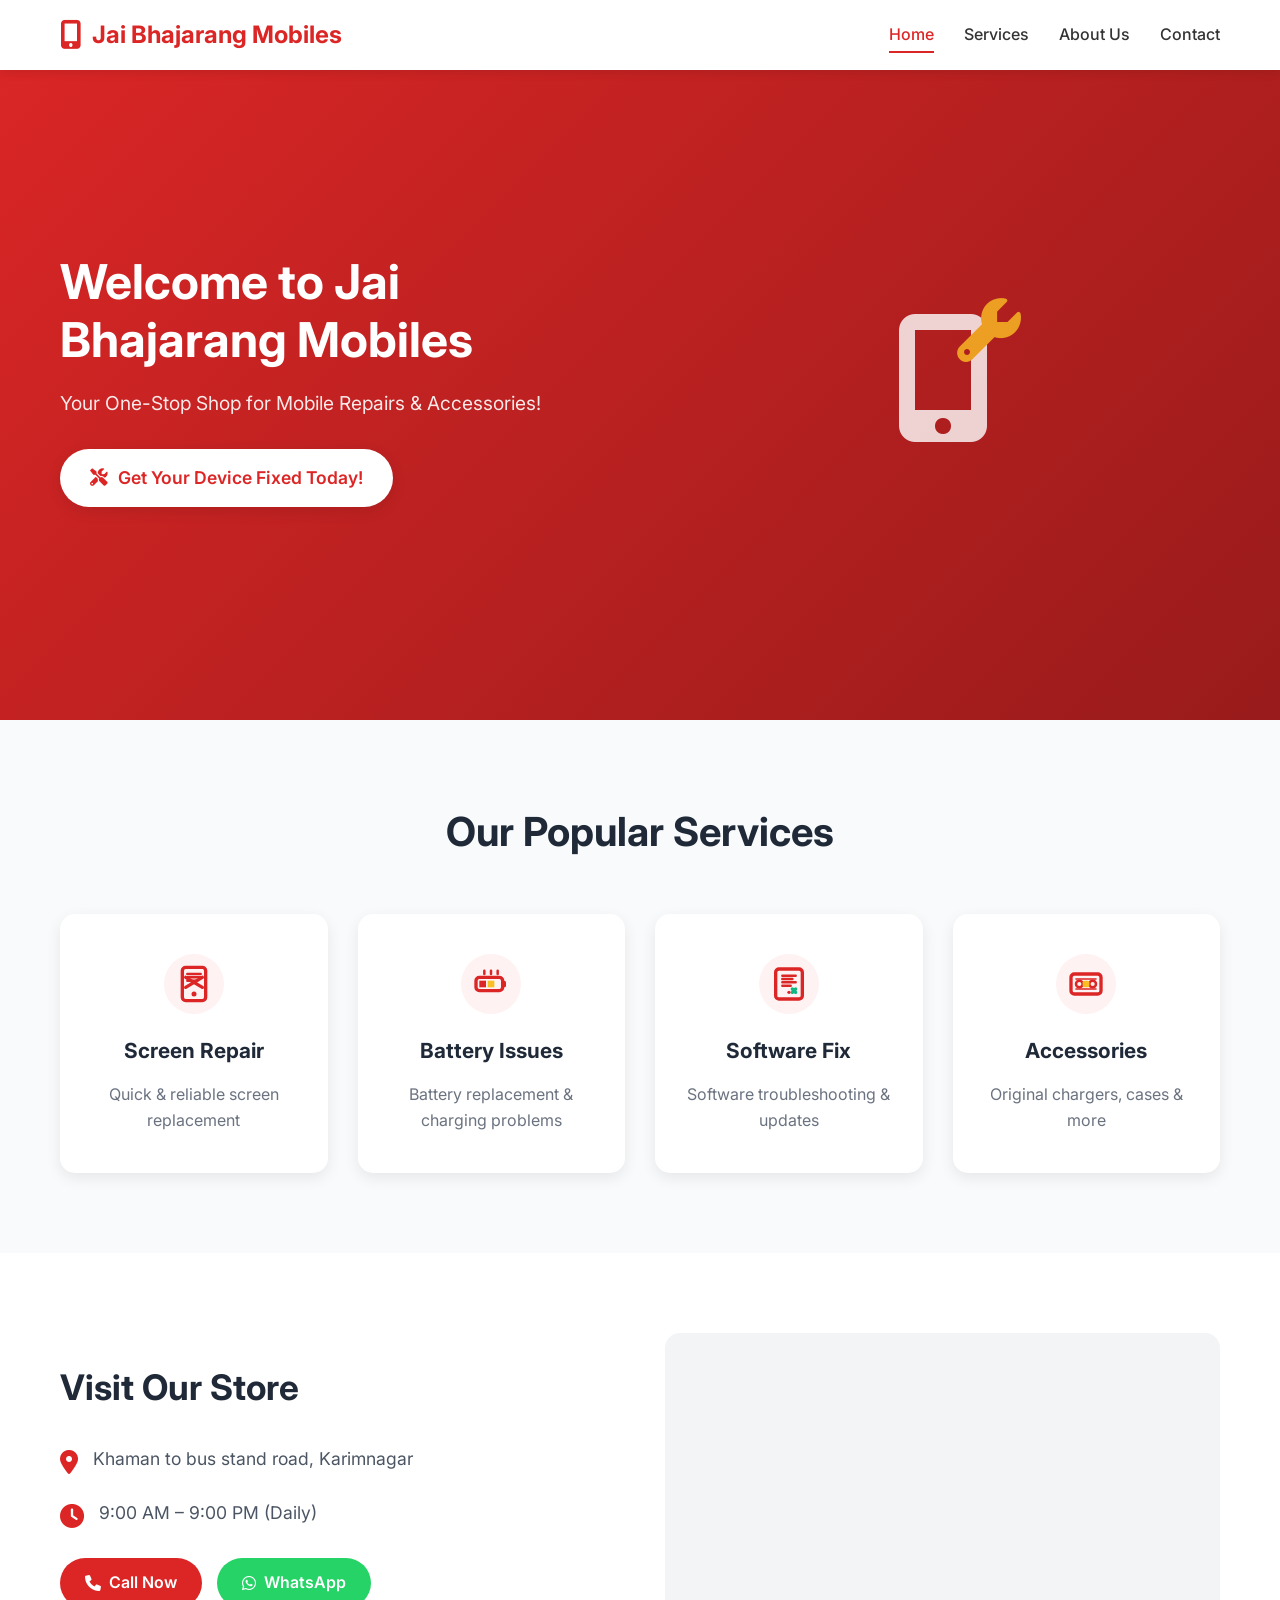
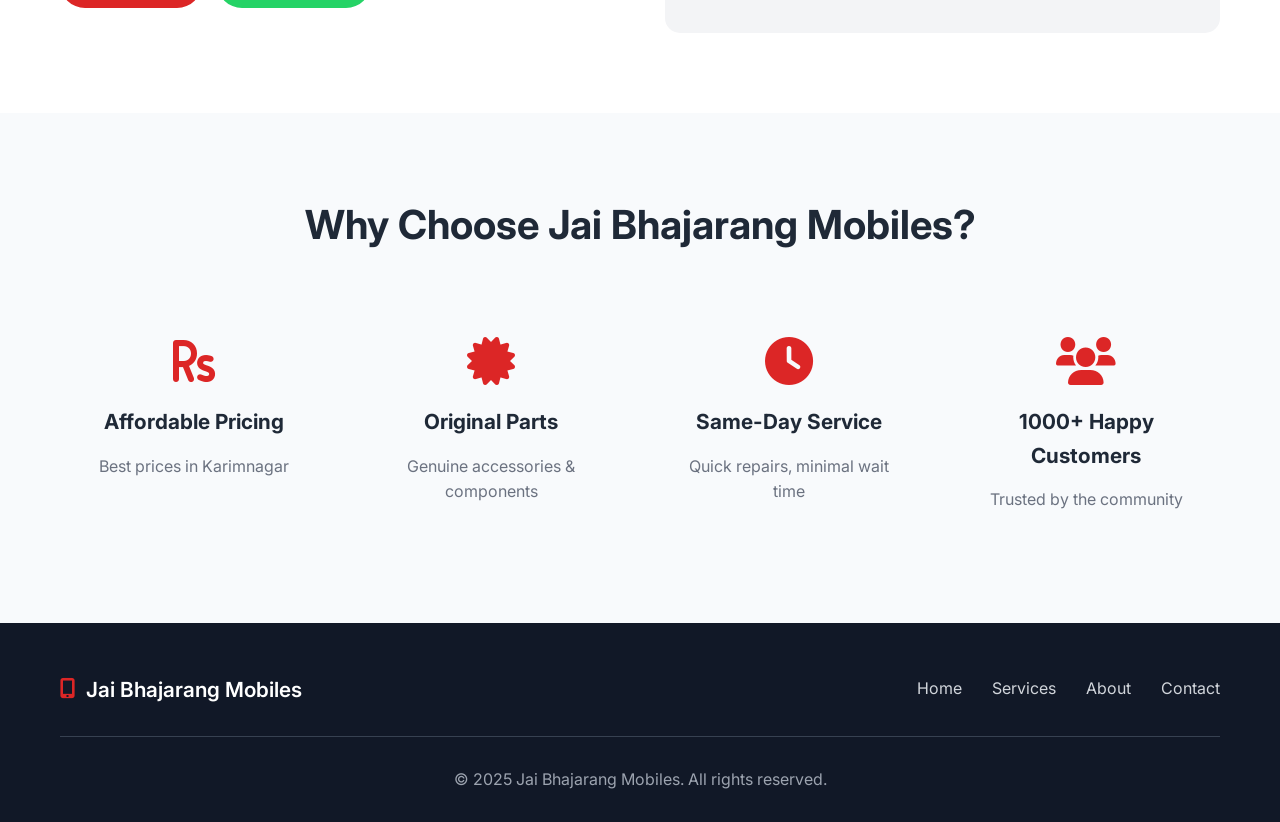
==== index.html @ 72a24a73 "updated" ====
<!DOCTYPE html>
<html lang="en">
<head>
    <meta charset="UTF-8">
    <meta name="viewport" content="width=device-width, initial-scale=1.0">
    <title>Jai Bhajarang Mobiles - Mobile Repair & Accessories</title>
    <link rel="stylesheet" href="styles.css">
    <link href="https://cdnjs.cloudflare.com/ajax/libs/font-awesome/6.0.0/css/all.min.css" rel="stylesheet">
    <link href="https://fonts.googleapis.com/css2?family=Inter:wght@300;400;500;600;700&display=swap" rel="stylesheet">
</head>
<body>
    <!-- Navigation -->
    <nav class="navbar">
        <div class="nav-container">
            <div class="nav-logo">
                <i class="fas fa-mobile-alt"></i>
                <span>Jai Bhajarang Mobiles</span>
            </div>
            <div class="nav-menu" id="nav-menu">
                <a href="index.html" class="nav-link active">Home</a>
                <a href="services.html" class="nav-link">Services</a>
                <a href="about.html" class="nav-link">About Us</a>
                <a href="contact.html" class="nav-link">Contact</a>
            </div>
            <div class="nav-toggle" id="nav-toggle">
                <span class="bar"></span>
                <span class="bar"></span>
                <span class="bar"></span>
            </div>
        </div>
    </nav>

    <!-- Hero Section -->
    <section class="hero">
        <div class="hero-container">
            <div class="hero-content">
                <h1 class="hero-title">Welcome to Jai Bhajarang Mobiles</h1>
                <p class="hero-subtitle">Your One-Stop Shop for Mobile Repairs & Accessories!</p>
                <a href="contact.html" class="cta-button">
                    <i class="fas fa-tools"></i>
                    Get Your Device Fixed Today!
                </a>
            </div>
            <div class="hero-image">
                <div class="phone-repair-visual">
                    <i class="fas fa-mobile-alt"></i>
                    <i class="fas fa-wrench"></i>
                </div>
            </div>
        </div>
    </section>

    <!-- Quick Services -->
    <section class="quick-services">
        <div class="container">
            <h2>Our Popular Services</h2>
            <div class="services-grid">
                <div class="service-card">
                    <div class="service-icon-home">
                        <svg width="40" height="40" viewBox="0 0 24 24" fill="none" xmlns="http://www.w3.org/2000/svg">
                            <rect x="5" y="2" width="14" height="20" rx="2" stroke="#dc2626" stroke-width="2" fill="#fef2f2"/>
                            <path d="M8 6h8M8 8h8M8 10h6" stroke="#dc2626" stroke-width="1.5" stroke-linecap="round"/>
                            <circle cx="12" cy="18" r="1.5" fill="#dc2626"/>
                            <path d="M7 14l10-6M17 14l-10-6" stroke="#dc2626" stroke-width="2" stroke-linecap="round"/>
                        </svg>
                    </div>
                    <h3>Screen Repair</h3>
                    <p>Quick & reliable screen replacement</p>
                </div>
                <div class="service-card">
                    <div class="service-icon-home">
                        <svg width="40" height="40" viewBox="0 0 24 24" fill="none" xmlns="http://www.w3.org/2000/svg">
                            <rect x="3" y="8" width="16" height="8" rx="2" stroke="#dc2626" stroke-width="2" fill="#fef2f2"/>
                            <rect x="19" y="10" width="2" height="4" rx="1" fill="#dc2626"/>
                            <rect x="5" y="10" width="4" height="4" fill="#dc2626"/>
                            <rect x="10" y="10" width="4" height="4" fill="#fbbf24"/>
                            <path d="M12 4v2M8 4v2M16 4v2" stroke="#dc2626" stroke-width="1.5" stroke-linecap="round"/>
                        </svg>
                    </div>
                    <h3>Battery Issues</h3>
                    <p>Battery replacement & charging problems</p>
                </div>
                <div class="service-card">
                    <div class="service-icon-home">
                        <svg width="40" height="40" viewBox="0 0 24 24" fill="none" xmlns="http://www.w3.org/2000/svg">
                            <rect x="4" y="3" width="16" height="18" rx="2" stroke="#dc2626" stroke-width="2" fill="#fef2f2"/>
                            <path d="M8 7h8M8 9h6M8 11h8M8 13h5" stroke="#dc2626" stroke-width="1.5" stroke-linecap="round"/>
                            <circle cx="12" cy="17" r="1" fill="#dc2626"/>
                            <path d="M14 15l2 2M16 15l-2 2" stroke="#10b981" stroke-width="2" stroke-linecap="round"/>
                        </svg>
                    </div>
                    <h3>Software Fix</h3>
                    <p>Software troubleshooting & updates</p>
                </div>
                <div class="service-card">
                    <div class="service-icon-home">
                        <svg width="40" height="40" viewBox="0 0 24 24" fill="none" xmlns="http://www.w3.org/2000/svg">
                            <rect x="3" y="6" width="18" height="12" rx="2" stroke="#dc2626" stroke-width="2" fill="#fef2f2"/>
                            <circle cx="8" cy="12" r="2" stroke="#dc2626" stroke-width="1.5" fill="none"/>
                            <circle cx="16" cy="12" r="2" stroke="#dc2626" stroke-width="1.5" fill="none"/>
                            <path d="M6 9h12M6 15h12" stroke="#dc2626" stroke-width="1" stroke-linecap="round"/>
                            <rect x="10" y="10" width="4" height="4" rx="1" fill="#fbbf24"/>
                        </svg>
                    </div>
                    <h3>Accessories</h3>
                    <p>Original chargers, cases & more</p>
                </div>
            </div>
        </div>
    </section>

    <!-- Location & Contact -->
    <section class="location-contact">
        <div class="container">
            <div class="location-grid">
                <div class="location-info">
                    <h2>Visit Our Store</h2>
                    <div class="address">
                        <i class="fas fa-map-marker-alt"></i>
                        <p>Khaman to bus stand road, Karimnagar</p>
                    </div>
                    <div class="hours">
                        <i class="fas fa-clock"></i>
                        <p>9:00 AM – 9:00 PM (Daily)</p>
                    </div>
                    <div class="quick-contact">
                        <a href="tel:+919515397690" class="contact-btn call-btn">
                            <i class="fas fa-phone"></i>
                            Call Now
                        </a>
                        <a href="https://wa.me/919515397690" class="contact-btn whatsapp-btn" target="_blank">
                            <i class="fab fa-whatsapp"></i>
                            WhatsApp
                        </a>
                    </div>
                </div>
                <div class="map-container">
                    <iframe src="https://www.google.com/maps/embed?pb=!1m18!1m12!1m3!1d7570.199341362749!2d79.12309718703939!3d18.433783158951105!2m3!1f0!2f0!3f0!3m2!1i1024!2i768!4f13.1!3m3!1m2!1s0x3bccd91aa5398eb9%3A0xde16e64f2d90bef1!2sBHAJARANG%20mobile%20sales%20and%20service!5e0!3m2!1sen!2sin!4v1754071674655!5m2!1sen!2sin" width="100%" height="300" style="border:0; border-radius: 15px;" allowfullscreen="" loading="lazy" referrerpolicy="no-referrer-when-downgrade"></iframe>
                </div>
            </div>
        </div>
    </section>

    <!-- Why Choose Us -->
    <section class="why-choose">
        <div class="container">
            <h2>Why Choose Jai Bhajarang Mobiles?</h2>
            <div class="features-grid">
                <div class="feature">
                    <i class="fas fa-rupee-sign"></i>
                    <h3>Affordable Pricing</h3>
                    <p>Best prices in Karimnagar</p>
                </div>
                <div class="feature">
                    <i class="fas fa-certificate"></i>
                    <h3>Original Parts</h3>
                    <p>Genuine accessories & components</p>
                </div>
                <div class="feature">
                    <i class="fas fa-clock"></i>
                    <h3>Same-Day Service</h3>
                    <p>Quick repairs, minimal wait time</p>
                </div>
                <div class="feature">
                    <i class="fas fa-users"></i>
                    <h3>1000+ Happy Customers</h3>
                    <p>Trusted by the community</p>
                </div>
            </div>
        </div>
    </section>

    <!-- Footer -->
    <footer class="footer">
        <div class="container">
            <div class="footer-content">
                <div class="footer-logo">
                    <i class="fas fa-mobile-alt"></i>
                    <span>Jai Bhajarang Mobiles</span>
                </div>
                <div class="footer-links">
                    <a href="index.html">Home</a>
                    <a href="services.html">Services</a>
                    <a href="about.html">About</a>
                    <a href="contact.html">Contact</a>
                </div>
            </div>
            <div class="footer-bottom">
                <p>&copy; 2025 Jai Bhajarang Mobiles. All rights reserved.</p>
            </div>
        </div>
    </footer>

    <script src="script.js"></script>
</body>
</html>
---- styles.css ----
/* Reset and Base Styles */
* {
    margin: 0;
    padding: 0;
    box-sizing: border-box;
}

body {
    font-family: 'Inter', sans-serif;
    line-height: 1.6;
    color: #333;
    background-color: #fff;
}

.container {
    max-width: 1200px;
    margin: 0 auto;
    padding: 0 20px;
}

/* Navigation */
.navbar {
    background: #fff;
    box-shadow: 0 2px 10px rgba(0,0,0,0.1);
    position: fixed;
    top: 0;
    width: 100%;
    z-index: 1000;
}

.nav-container {
    max-width: 1200px;
    margin: 0 auto;
    padding: 0 20px;
    display: flex;
    justify-content: space-between;
    align-items: center;
    height: 70px;
}

.nav-logo {
    display: flex;
    align-items: center;
    font-size: 1.5rem;
    font-weight: 700;
    color: #dc2626;
}

.nav-logo i {
    margin-right: 10px;
    font-size: 1.8rem;
}

.nav-menu {
    display: flex;
    gap: 30px;
}

.nav-link {
    text-decoration: none;
    color: #333;
    font-weight: 500;
    transition: color 0.3s ease;
    position: relative;
}

.nav-link:hover,
.nav-link.active {
    color: #dc2626;
}

.nav-link.active::after {
    content: '';
    position: absolute;
    bottom: -5px;
    left: 0;
    width: 100%;
    height: 2px;
    background: #dc2626;
}

.nav-toggle {
    display: none;
    flex-direction: column;
    cursor: pointer;
}

.bar {
    width: 25px;
    height: 3px;
    background: #333;
    margin: 3px 0;
    transition: 0.3s;
}

/* Hero Section */
.hero {
    background: linear-gradient(135deg, #dc2626 0%, #991b1b 100%);
    color: white;
    padding: 120px 0 80px;
    min-height: 80vh;
    display: flex;
    align-items: center;
}

.hero-container {
    max-width: 1200px;
    margin: 0 auto;
    padding: 0 20px;
    display: grid;
    grid-template-columns: 1fr 1fr;
    gap: 50px;
    align-items: center;
}

.hero-title {
    font-size: 3rem;
    font-weight: 700;
    margin-bottom: 20px;
    line-height: 1.2;
}

.hero-subtitle {
    font-size: 1.2rem;
    margin-bottom: 30px;
    opacity: 0.9;
}

.cta-button {
    display: inline-flex;
    align-items: center;
    background: #fff;
    color: #dc2626;
    padding: 15px 30px;
    border-radius: 50px;
    text-decoration: none;
    font-weight: 600;
    font-size: 1.1rem;
    transition: all 0.3s ease;
    box-shadow: 0 4px 15px rgba(0,0,0,0.1);
}

.cta-button:hover {
    transform: translateY(-2px);
    box-shadow: 0 6px 20px rgba(0,0,0,0.15);
}

.cta-button i {
    margin-right: 10px;
}

.cta-button.secondary {
    background: transparent;
    color: #fff;
    border: 2px solid #fff;
}

.cta-button.secondary:hover {
    background: #fff;
    color: #dc2626;
}

.hero-image {
    display: flex;
    justify-content: center;
    align-items: center;
}

.phone-repair-visual {
    position: relative;
    font-size: 8rem;
    opacity: 0.8;
}

.phone-repair-visual .fa-mobile-alt {
    color: #fff;
}

.phone-repair-visual .fa-wrench {
    position: absolute;
    top: 20px;
    right: -30px;
    font-size: 4rem;
    color: #fbbf24;
    animation: bounce 2s infinite;
}

@keyframes bounce {
    0%, 20%, 50%, 80%, 100% { transform: translateY(0); }
    40% { transform: translateY(-10px); }
    60% { transform: translateY(-5px); }
}

/* Page Header */
.page-header {
    background: linear-gradient(135deg, #dc2626 0%, #991b1b 100%);
    color: white;
    padding: 120px 0 60px;
    text-align: center;
}

.page-header h1 {
    font-size: 2.5rem;
    margin-bottom: 15px;
}

.page-header p {
    font-size: 1.1rem;
    opacity: 0.9;
}

/* Quick Services */
.quick-services {
    padding: 80px 0;
    background: #f8fafc;
}

.quick-services h2 {
    text-align: center;
    font-size: 2.5rem;
    margin-bottom: 50px;
    color: #1f2937;
}

.services-grid {
    display: grid;
    grid-template-columns: repeat(auto-fit, minmax(250px, 1fr));
    gap: 30px;
}

.service-card {
    background: white;
    padding: 40px 30px;
    border-radius: 15px;
    text-align: center;
    box-shadow: 0 5px 15px rgba(0,0,0,0.08);
    transition: all 0.3s ease;
}

.service-card:hover {
    transform: translateY(-5px);
    box-shadow: 0 10px 25px rgba(0,0,0,0.15);
}

.service-card i {
    font-size: 3rem;
    color: #dc2626;
    margin-bottom: 20px;
}

.service-icon-home {
    display: flex;
    justify-content: center;
    align-items: center;
    margin-bottom: 20px;
    width: 60px;
    height: 60px;
    margin: 0 auto 20px auto;
    background: #fef2f2;
    border-radius: 50%;
    padding: 10px;
}

.service-card h3 {
    font-size: 1.3rem;
    margin-bottom: 15px;
    color: #1f2937;
}

.service-card p {
    color: #6b7280;
}

/* Location & Contact */
.location-contact {
    padding: 80px 0;
}

.location-grid {
    display: grid;
    grid-template-columns: 1fr 1fr;
    gap: 50px;
    align-items: center;
}

.location-info h2 {
    font-size: 2.2rem;
    margin-bottom: 30px;
    color: #1f2937;
}

.address, .hours {
    display: flex;
    align-items: flex-start;
    margin-bottom: 25px;
}

.address i, .hours i {
    font-size: 1.5rem;
    color: #dc2626;
    margin-right: 15px;
    margin-top: 5px;
}

.address p, .hours p {
    font-size: 1.1rem;
    color: #4b5563;
}

.quick-contact {
    display: flex;
    gap: 15px;
    margin-top: 30px;
}

.contact-btn {
    display: flex;
    align-items: center;
    padding: 12px 25px;
    border-radius: 25px;
    text-decoration: none;
    font-weight: 600;
    transition: all 0.3s ease;
}

.call-btn {
    background: #dc2626;
    color: white;
}

.call-btn:hover {
    background: #991b1b;
}

.whatsapp-btn {
    background: #25d366;
    color: white;
}

.whatsapp-btn:hover {
    background: #128c7e;
}

.contact-btn i {
    margin-right: 8px;
}

.map-container {
    background: #f3f4f6;
    border-radius: 15px;
    overflow: hidden;
    height: 300px;
}

.map-placeholder {
    display: flex;
    flex-direction: column;
    justify-content: center;
    align-items: center;
    height: 100%;
    color: #6b7280;
    text-align: center;
}

.map-placeholder i {
    font-size: 3rem;
    margin-bottom: 15px;
    color: #dc2626;
}

/* Why Choose Us */
.why-choose {
    padding: 80px 0;
    background: #f8fafc;
}

.why-choose h2 {
    text-align: center;
    font-size: 2.5rem;
    margin-bottom: 50px;
    color: #1f2937;
}

.features-grid {
    display: grid;
    grid-template-columns: repeat(auto-fit, minmax(250px, 1fr));
    gap: 30px;
}

.feature {
    text-align: center;
    padding: 30px 20px;
}

.feature i {
    font-size: 3rem;
    color: #dc2626;
    margin-bottom: 20px;
}

.feature h3 {
    font-size: 1.3rem;
    margin-bottom: 15px;
    color: #1f2937;
}

.feature p {
    color: #6b7280;
}

/* Services Detailed */
.services-detailed {
    padding: 80px 0;
}

.services-list {
    display: flex;
    flex-direction: column;
    gap: 40px;
}

.service-item {
    display: grid;
    grid-template-columns: auto 1fr;
    gap: 30px;
    background: white;
    padding: 40px;
    border-radius: 15px;
    box-shadow: 0 5px 15px rgba(0,0,0,0.08);
    transition: all 0.3s ease;
}

.service-item:hover {
    box-shadow: 0 10px 25px rgba(0,0,0,0.15);
}

.service-icon {
    display: flex;
    align-items: center;
    justify-content: center;
    width: 80px;
    height: 80px;
    background: #fef2f2;
    border-radius: 50%;
    flex-shrink: 0;
}

.service-icon i {
    font-size: 2.5rem;
    color: #dc2626;
}

.service-content h3 {
    font-size: 1.5rem;
    margin-bottom: 15px;
    color: #1f2937;
}

.service-content p {
    color: #6b7280;
    margin-bottom: 20px;
    line-height: 1.6;
}

.service-features {
    list-style: none;
    display: grid;
    grid-template-columns: repeat(auto-fit, minmax(200px, 1fr));
    gap: 10px;
}

.service-features li {
    display: flex;
    align-items: center;
    color: #4b5563;
}

.service-features li i {
    color: #10b981;
    margin-right: 8px;
}

/* About Content */
.about-content {
    padding: 80px 0;
}

.about-grid {
    display: grid;
    grid-template-columns: 2fr 1fr;
    gap: 50px;
    align-items: start;
}

.about-text h2 {
    font-size: 2.2rem;
    margin-bottom: 25px;
    color: #1f2937;
}

.about-text p {
    margin-bottom: 20px;
    color: #4b5563;
    line-height: 1.7;
}

.experience-stats {
    display: flex;
    gap: 30px;
    margin-top: 40px;
}

.stat {
    text-align: center;
}

.stat h3 {
    font-size: 2.5rem;
    color: #dc2626;
    font-weight: 700;
}

.stat p {
    color: #6b7280;
    font-weight: 500;
}

.about-image {
    display: flex;
    justify-content: center;
}

.shop-placeholder {
    background: #f3f4f6;
    border-radius: 15px;
    padding: 60px 40px;
    text-align: center;
    width: 100%;
    color: #6b7280;
}

.shop-placeholder i {
    font-size: 4rem;
    color: #dc2626;
    margin-bottom: 20px;
}

.shop-placeholder p {
    font-size: 1.2rem;
    font-weight: 600;
    margin-bottom: 10px;
}

/* Why Choose Detailed */
.why-choose-detailed {
    padding: 80px 0;
    background: #f8fafc;
}

.why-choose-detailed h2 {
    text-align: center;
    font-size: 2.5rem;
    margin-bottom: 50px;
    color: #1f2937;
}

.reasons-grid {
    display: grid;
    grid-template-columns: repeat(auto-fit, minmax(350px, 1fr));
    gap: 30px;
}

.reason-card {
    background: white;
    padding: 30px;
    border-radius: 15px;
    box-shadow: 0 5px 15px rgba(0,0,0,0.08);
    display: flex;
    gap: 20px;
}

.reason-icon {
    display: flex;
    align-items: center;
    justify-content: center;
    width: 60px;
    height: 60px;
    background: #fef2f2;
    border-radius: 50%;
    flex-shrink: 0;
}

.reason-icon i {
    font-size: 1.8rem;
    color: #dc2626;
}

.reason-content h3 {
    font-size: 1.3rem;
    margin-bottom: 10px;
    color: #1f2937;
}

.reason-content p {
    color: #6b7280;
    line-height: 1.6;
}

/* Mission Section */
.mission-section {
    padding: 80px 0;
}

.mission-content {
    text-align: center;
    max-width: 800px;
    margin: 0 auto;
}

.mission-content h2 {
    font-size: 2.5rem;
    margin-bottom: 25px;
    color: #1f2937;
}

.mission-content p {
    font-size: 1.2rem;
    color: #4b5563;
    line-height: 1.7;
    margin-bottom: 50px;
}

.values {
    display: grid;
    grid-template-columns: repeat(auto-fit, minmax(200px, 1fr));
    gap: 30px;
}

.value {
    text-align: center;
}

.value i {
    font-size: 2.5rem;
    color: #dc2626;
    margin-bottom: 15px;
}

.value h4 {
    font-size: 1.2rem;
    margin-bottom: 10px;
    color: #1f2937;
}

.value p {
    color: #6b7280;
}

/* Contact Section */
.contact-section {
    padding: 80px 0;
}

.contact-grid {
    display: grid;
    grid-template-columns: 1fr 1fr;
    gap: 60px;
}

.contact-info h2 {
    font-size: 2.2rem;
    margin-bottom: 20px;
    color: #1f2937;
}

.contact-info > p {
    color: #6b7280;
    margin-bottom: 40px;
}

.contact-item {
    display: flex;
    gap: 20px;
    margin-bottom: 30px;
}

.contact-icon {
    display: flex;
    align-items: center;
    justify-content: center;
    width: 50px;
    height: 50px;
    background: #fef2f2;
    border-radius: 50%;
    flex-shrink: 0;
}

.contact-icon i {
    font-size: 1.5rem;
    color: #dc2626;
}

.contact-details h3 {
    font-size: 1.2rem;
    margin-bottom: 5px;
    color: #1f2937;
}

.contact-details p {
    color: #4b5563;
    margin-bottom: 5px;
}

.contact-details a {
    color: #dc2626;
    text-decoration: none;
}

.contact-details a:hover {
    text-decoration: underline;
}

.contact-details small {
    color: #9ca3af;
}

.quick-actions {
    display: flex;
    gap: 15px;
    margin: 30px 0;
}

.action-btn {
    display: flex;
    align-items: center;
    padding: 12px 20px;
    border-radius: 25px;
    text-decoration: none;
    font-weight: 600;
    transition: all 0.3s ease;
}

.action-btn i {
    margin-right: 8px;
}

.social-media {
    margin-top: 40px;
}

.social-media h3 {
    font-size: 1.2rem;
    margin-bottom: 15px;
    color: #1f2937;
}

.social-links {
    display: flex;
    gap: 15px;
}

.social-link {
    display: flex;
    align-items: center;
    justify-content: center;
    width: 45px;
    height: 45px;
    border-radius: 50%;
    text-decoration: none;
    transition: all 0.3s ease;
}

.social-link.facebook {
    background: #1877f2;
    color: white;
}

.social-link.instagram {
    background: linear-gradient(45deg, #f09433 0%, #e6683c 25%, #dc2743 50%, #cc2366 75%, #bc1888 100%);
    color: white;
}

.social-link:hover {
    transform: translateY(-2px);
}

/* Contact Form */
.contact-form-container h2 {
    font-size: 2.2rem;
    margin-bottom: 30px;
    color: #1f2937;
}

.contact-form {
    background: #f8fafc;
    padding: 40px;
    border-radius: 15px;
}

.form-group {
    margin-bottom: 25px;
}

.form-group label {
    display: block;
    margin-bottom: 8px;
    font-weight: 600;
    color: #374151;
}

.form-group input,
.form-group select,
.form-group textarea {
    width: 100%;
    padding: 12px 15px;
    border: 2px solid #e5e7eb;
    border-radius: 8px;
    font-size: 1rem;
    transition: border-color 0.3s ease;
}

.form-group input:focus,
.form-group select:focus,
.form-group textarea:focus {
    outline: none;
    border-color: #dc2626;
}

.submit-btn {
    background: #dc2626;
    color: white;
    padding: 15px 30px;
    border: none;
    border-radius: 8px;
    font-size: 1.1rem;
    font-weight: 600;
    cursor: pointer;
    transition: all 0.3s ease;
    display: flex;
    align-items: center;
    justify-content: center;
    gap: 10px;
}

.submit-btn:hover {
    background: #991b1b;
    transform: translateY(-2px);
}

/* Map Section */
.map-section {
    padding: 80px 0;
    background: #f8fafc;
}

.map-section h2 {
    text-align: center;
    font-size: 2.2rem;
    margin-bottom: 40px;
    color: #1f2937;
}

.map-container-large {
    background: #e5e7eb;
    border-radius: 15px;
    height: 400px;
    margin-bottom: 30px;
}

.map-placeholder-large {
    display: flex;
    flex-direction: column;
    justify-content: center;
    align-items: center;
    height: 100%;
    color: #6b7280;
    text-align: center;
}

.map-placeholder-large i {
    font-size: 4rem;
    margin-bottom: 20px;
    color: #dc2626;
}

.map-placeholder-large h3 {
    font-size: 1.5rem;
    margin-bottom: 10px;
}

.map-directions {
    text-align: center;
    color: #4b5563;
    line-height: 1.6;
}

/* Emergency Contact */
.emergency-contact {
    padding: 60px 0;
    background: #dc2626;
    color: white;
    text-align: center;
}

.emergency-content h2 {
    font-size: 2rem;
    margin-bottom: 15px;
}

.emergency-content p {
    margin-bottom: 25px;
    opacity: 0.9;
}

.emergency-btn {
    display: inline-flex;
    align-items: center;
    background: white;
    color: #dc2626;
    padding: 15px 30px;
    border-radius: 50px;
    text-decoration: none;
    font-weight: 600;
    font-size: 1.1rem;
    transition: all 0.3s ease;
}

.emergency-btn:hover {
    transform: translateY(-2px);
    box-shadow: 0 5px 15px rgba(0,0,0,0.2);
}

.emergency-btn i {
    margin-right: 10px;
}

/* CTA Section */
.cta-section {
    padding: 80px 0;
    background: #1f2937;
    color: white;
    text-align: center;
}

.cta-content h2 {
    font-size: 2.5rem;
    margin-bottom: 15px;
}

.cta-content p {
    font-size: 1.2rem;
    margin-bottom: 30px;
    opacity: 0.9;
}

.cta-buttons {
    display: flex;
    justify-content: center;
    gap: 20px;
}

/* Footer */
.footer {
    background: #111827;
    color: white;
    padding: 50px 0 30px;
}

.footer-content {
    display: flex;
    justify-content: space-between;
    align-items: center;
    margin-bottom: 30px;
}

.footer-logo {
    display: flex;
    align-items: center;
    font-size: 1.3rem;
    font-weight: 600;
}

.footer-logo i {
    margin-right: 10px;
    color: #dc2626;
}

.footer-links {
    display: flex;
    gap: 30px;
}

.footer-links a {
    color: #d1d5db;
    text-decoration: none;
    transition: color 0.3s ease;
}

.footer-links a:hover {
    color: #dc2626;
}

.footer-bottom {
    text-align: center;
    padding-top: 30px;
    border-top: 1px solid #374151;
    color: #9ca3af;
}

/* Responsive Design */
@media (max-width: 768px) {
    .nav-menu {
        position: fixed;
        left: -100%;
        top: 70px;
        flex-direction: column;
        background-color: white;
        width: 100%;
        text-align: center;
        transition: 0.3s;
        box-shadow: 0 10px 27px rgba(0,0,0,0.05);
        padding: 20px 0;
    }

    .nav-menu.active {
        left: 0;
    }

    .nav-toggle {
        display: flex;
    }

    .nav-toggle.active .bar:nth-child(2) {
        opacity: 0;
    }

    .nav-toggle.active .bar:nth-child(1) {
        transform: translateY(8px) rotate(45deg);
    }

    .nav-toggle.active .bar:nth-child(3) {
        transform: translateY(-8px) rotate(-45deg);
    }

    .hero-container {
        grid-template-columns: 1fr;
        text-align: center;
        gap: 30px;
    }

    .hero-title {
        font-size: 2.2rem;
    }

    .location-grid {
        grid-template-columns: 1fr;
        gap: 40px;
    }

    .about-grid {
        grid-template-columns: 1fr;
        gap: 40px;
    }

    .contact-grid {
        grid-template-columns: 1fr;
        gap: 50px;
    }

    .quick-contact,
    .quick-actions,
    .cta-buttons {
        flex-direction: column;
        align-items: center;
    }

    .experience-stats {
        justify-content: center;
        gap: 20px;
    }

    .footer-content {
        flex-direction: column;
        gap: 20px;
        text-align: center;
    }

    .footer-links {
        flex-wrap: wrap;
        justify-content: center;
        gap: 20px;
    }

    .services-grid,
    .features-grid,
    .reasons-grid {
        grid-template-columns: 1fr;
    }

    .service-item {
        grid-template-columns: 1fr;
        text-align: center;
        gap: 20px;
    }

    .reason-card {
        flex-direction: column;
        text-align: center;
    }

    .values {
        grid-template-columns: 1fr;
    }
}

@media (max-width: 480px) {
    .container {
        padding: 0 15px;
    }

    .hero {
        padding: 100px 0 60px;
    }

    .hero-title {
        font-size: 1.8rem;
    }

    .hero-subtitle {
        font-size: 1rem;
    }

    .page-header {
        padding: 100px 0 50px;
    }

    .page-header h1 {
        font-size: 2rem;
    }

    .quick-services,
    .location-contact,
    .why-choose,
    .services-detailed,
    .about-content,
    .why-choose-detailed,
    .mission-section,
    .contact-section,
    .map-section {
        padding: 60px 0;
    }

    .service-card,
    .contact-form {
        padding: 30px 20px;
    }

    .service-item {
        padding: 30px 20px;
    }

    .reason-card {
        padding: 25px 20px;
    }
}
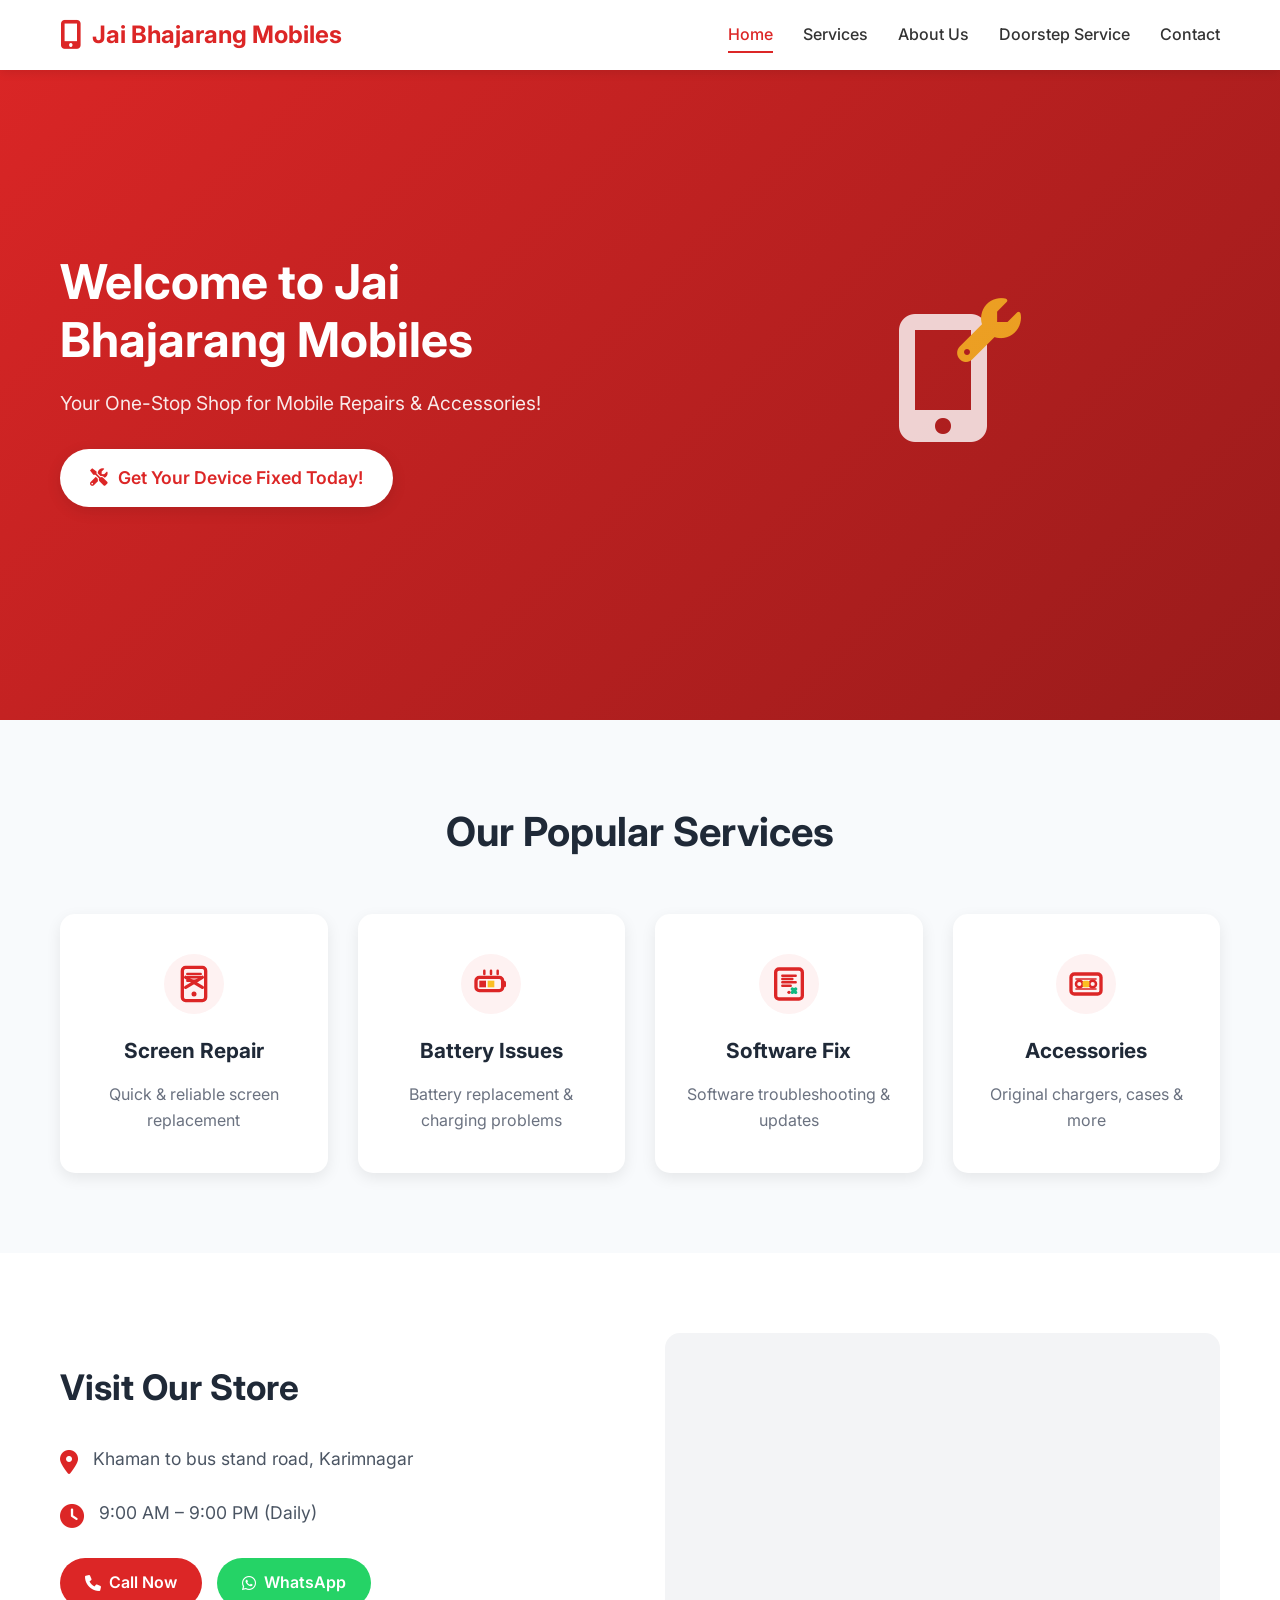
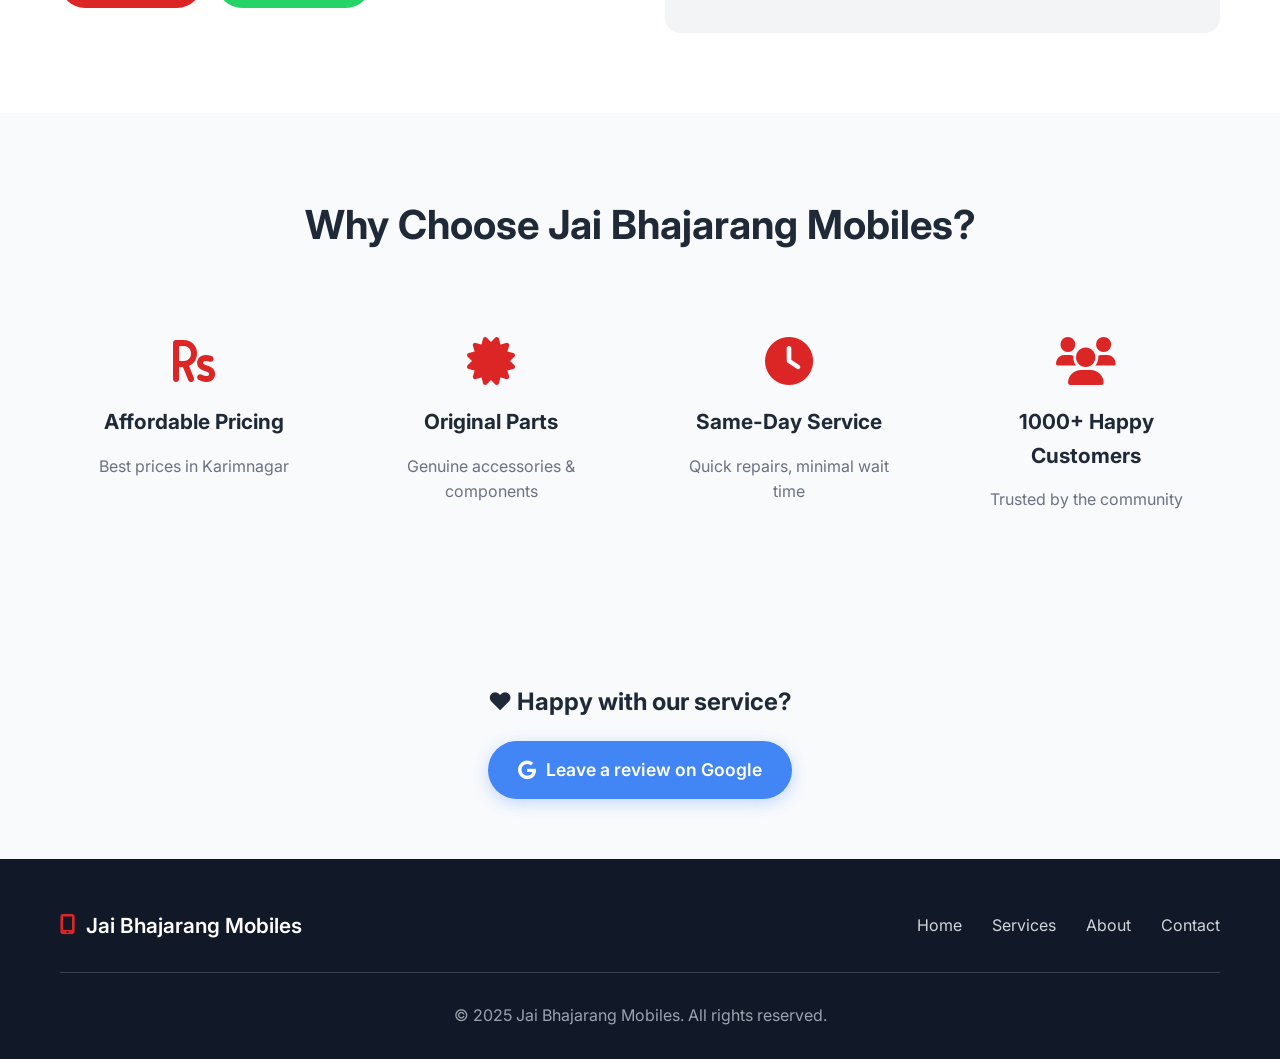
==== commit c099c8e2: "addede door service page" ====
--- a/index.html
+++ b/index.html
@@ -20,6 +20,7 @@
                 <a href="index.html" class="nav-link active">Home</a>
                 <a href="services.html" class="nav-link">Services</a>
                 <a href="about.html" class="nav-link">About Us</a>
+                <a href="doorstep-service.html" class="nav-link">Doorstep Service</a>
                 <a href="contact.html" class="nav-link">Contact</a>
             </div>
             <div class="nav-toggle" id="nav-toggle">
@@ -170,6 +171,17 @@
         </div>
     </section>
 
+    <!-- Google Reviews Section -->
+    <section class="google-reviews">
+        <div class="container">
+            <h3>❤️ Happy with our service?</h3>
+            <a href="https://www.google.com/maps/place/BHAJARANG+mobile+sales+and+service/@18.4307897,79.129268,17z/data=!4m18!1m9!3m8!1s0x3bccd91aa5398eb9:0xde16e64f2d90bef1!2sBHAJARANG+mobile+sales+and+service!8m2!3d18.4307846!4d79.1318429!9m1!1b1!16s%2Fg%2F11tcydw07g!3m7!1s0x3bccd91aa5398eb9:0xde16e64f2d90bef1!8m2!3d18.4307846!4d79.1318429!9m1!1b1!16s%2Fg%2F11tcydw07g?entry=ttu&g_ep=EgoyMDI1MDczMC4wIKXMDSoASAFQAw%3D%3D" class="google-review-btn" target="_blank">
+                <i class="fab fa-google"></i>
+                Leave a review on Google
+            </a>
+        </div>
+    </section>
+
     <!-- Footer -->
     <footer class="footer">
         <div class="container">
--- a/styles.css
+++ b/styles.css
@@ -1005,6 +1005,265 @@
     padding-top: 30px;
     border-top: 1px solid #374151;
     color: #9ca3af;
+}
+
+/* Doorstep Service Styles */
+.doorstep-visual {
+    display: flex;
+    justify-content: center;
+    align-items: center;
+}
+
+.delivery-icon {
+    display: flex;
+    gap: 20px;
+    align-items: center;
+    font-size: 4rem;
+    opacity: 0.8;
+}
+
+.delivery-icon .fa-home {
+    color: #10b981;
+}
+
+.delivery-icon .fa-mobile-alt {
+    color: #dc2626;
+    animation: bounce 2s infinite;
+}
+
+.delivery-icon .fa-tools {
+    color: #fbbf24;
+}
+
+.doorstep-services {
+    padding: 80px 0;
+    background: #f8fafc;
+}
+
+.section-subtitle {
+    text-align: center;
+    color: #6b7280;
+    font-size: 1.1rem;
+    margin-bottom: 50px;
+}
+
+.doorstep-card {
+    background: white;
+    border: 2px solid #e5e7eb;
+    transition: all 0.3s ease;
+}
+
+.doorstep-card:hover {
+    border-color: #dc2626;
+    transform: translateY(-5px);
+}
+
+/* How It Works */
+.how-it-works {
+    padding: 80px 0;
+}
+
+.how-it-works h2 {
+    text-align: center;
+    font-size: 2.5rem;
+    margin-bottom: 50px;
+    color: #1f2937;
+}
+
+.steps-grid {
+    display: grid;
+    grid-template-columns: repeat(auto-fit, minmax(250px, 1fr));
+    gap: 30px;
+}
+
+.step-card {
+    text-align: center;
+    padding: 40px 20px;
+    background: white;
+    border-radius: 15px;
+    box-shadow: 0 5px 15px rgba(0,0,0,0.08);
+    position: relative;
+    transition: all 0.3s ease;
+}
+
+.step-card:hover {
+    transform: translateY(-5px);
+    box-shadow: 0 10px 25px rgba(0,0,0,0.15);
+}
+
+.step-number {
+    position: absolute;
+    top: -15px;
+    left: 50%;
+    transform: translateX(-50%);
+    width: 40px;
+    height: 40px;
+    background: #dc2626;
+    color: white;
+    border-radius: 50%;
+    display: flex;
+    align-items: center;
+    justify-content: center;
+    font-weight: 700;
+    font-size: 1.2rem;
+}
+
+.step-icon {
+    font-size: 3rem;
+    color: #dc2626;
+    margin: 20px 0;
+}
+
+.step-card h3 {
+    font-size: 1.3rem;
+    margin-bottom: 15px;
+    color: #1f2937;
+}
+
+.step-card p {
+    color: #6b7280;
+    line-height: 1.6;
+}
+
+/* Complex Repairs */
+.complex-repairs {
+    padding: 80px 0;
+    background: #f8fafc;
+}
+
+.complex-content {
+    display: grid;
+    grid-template-columns: 2fr 1fr;
+    gap: 50px;
+    align-items: center;
+}
+
+.complex-text h2 {
+    font-size: 2.2rem;
+    margin-bottom: 25px;
+    color: #1f2937;
+}
+
+.complex-text p {
+    font-size: 1.1rem;
+    color: #4b5563;
+    line-height: 1.7;
+    margin-bottom: 30px;
+}
+
+.complex-features {
+    display: flex;
+    flex-direction: column;
+    gap: 15px;
+}
+
+.feature-item {
+    display: flex;
+    align-items: center;
+    gap: 15px;
+    color: #374151;
+}
+
+.feature-item i {
+    color: #dc2626;
+    font-size: 1.2rem;
+    width: 20px;
+}
+
+.pickup-delivery-icon {
+    display: flex;
+    align-items: center;
+    justify-content: center;
+    gap: 15px;
+    font-size: 2.5rem;
+    color: #dc2626;
+    background: white;
+    padding: 40px;
+    border-radius: 15px;
+    box-shadow: 0 5px 15px rgba(0,0,0,0.08);
+}
+
+.pickup-delivery-icon .fa-arrow-right {
+    color: #10b981;
+    font-size: 1.5rem;
+}
+
+/* Service Areas */
+.service-areas {
+    padding: 80px 0;
+}
+
+.service-areas h2 {
+    text-align: center;
+    font-size: 2.2rem;
+    margin-bottom: 15px;
+    color: #1f2937;
+}
+
+.service-areas p {
+    text-align: center;
+    color: #6b7280;
+    font-size: 1.1rem;
+    margin-bottom: 50px;
+}
+
+.areas-grid {
+    display: grid;
+    grid-template-columns: repeat(auto-fit, minmax(200px, 1fr));
+    gap: 20px;
+}
+
+.area-item {
+    display: flex;
+    align-items: center;
+    gap: 10px;
+    padding: 15px 20px;
+    background: #fef2f2;
+    border-radius: 10px;
+    color: #374151;
+    font-weight: 500;
+}
+
+.area-item i {
+    color: #dc2626;
+}
+
+/* Google Reviews Button */
+.google-reviews {
+    padding: 60px 0;
+    background: #f8fafc;
+    text-align: center;
+}
+
+.google-reviews h3 {
+    font-size: 1.5rem;
+    margin-bottom: 20px;
+    color: #1f2937;
+}
+
+.google-review-btn {
+    display: inline-flex;
+    align-items: center;
+    background: #4285f4;
+    color: white;
+    padding: 15px 30px;
+    border-radius: 50px;
+    text-decoration: none;
+    font-weight: 600;
+    font-size: 1.1rem;
+    transition: all 0.3s ease;
+    box-shadow: 0 4px 15px rgba(66, 133, 244, 0.3);
+}
+
+.google-review-btn:hover {
+    background: #3367d6;
+    transform: translateY(-2px);
+    box-shadow: 0 6px 20px rgba(66, 133, 244, 0.4);
+}
+
+.google-review-btn i {
+    margin-right: 10px;
+    font-size: 1.2rem;
 }
 
 /* Responsive Design */
@@ -1162,4 +1421,40 @@
     .reason-card {
         padding: 25px 20px;
     }
-}
+
+    /* Doorstep Service Mobile Styles */
+    .delivery-icon {
+        font-size: 2.5rem;
+        gap: 15px;
+    }
+
+    .complex-content {
+        grid-template-columns: 1fr;
+        gap: 30px;
+        text-align: center;
+    }
+
+    .pickup-delivery-icon {
+        font-size: 2rem;
+        padding: 30px 20px;
+        gap: 10px;
+    }
+
+    .steps-grid {
+        grid-template-columns: 1fr;
+        gap: 20px;
+    }
+
+    .step-card {
+        padding: 30px 15px;
+    }
+
+    .areas-grid {
+        grid-template-columns: 1fr;
+    }
+
+    .google-review-btn {
+        padding: 12px 25px;
+        font-size: 1rem;
+    }
+}
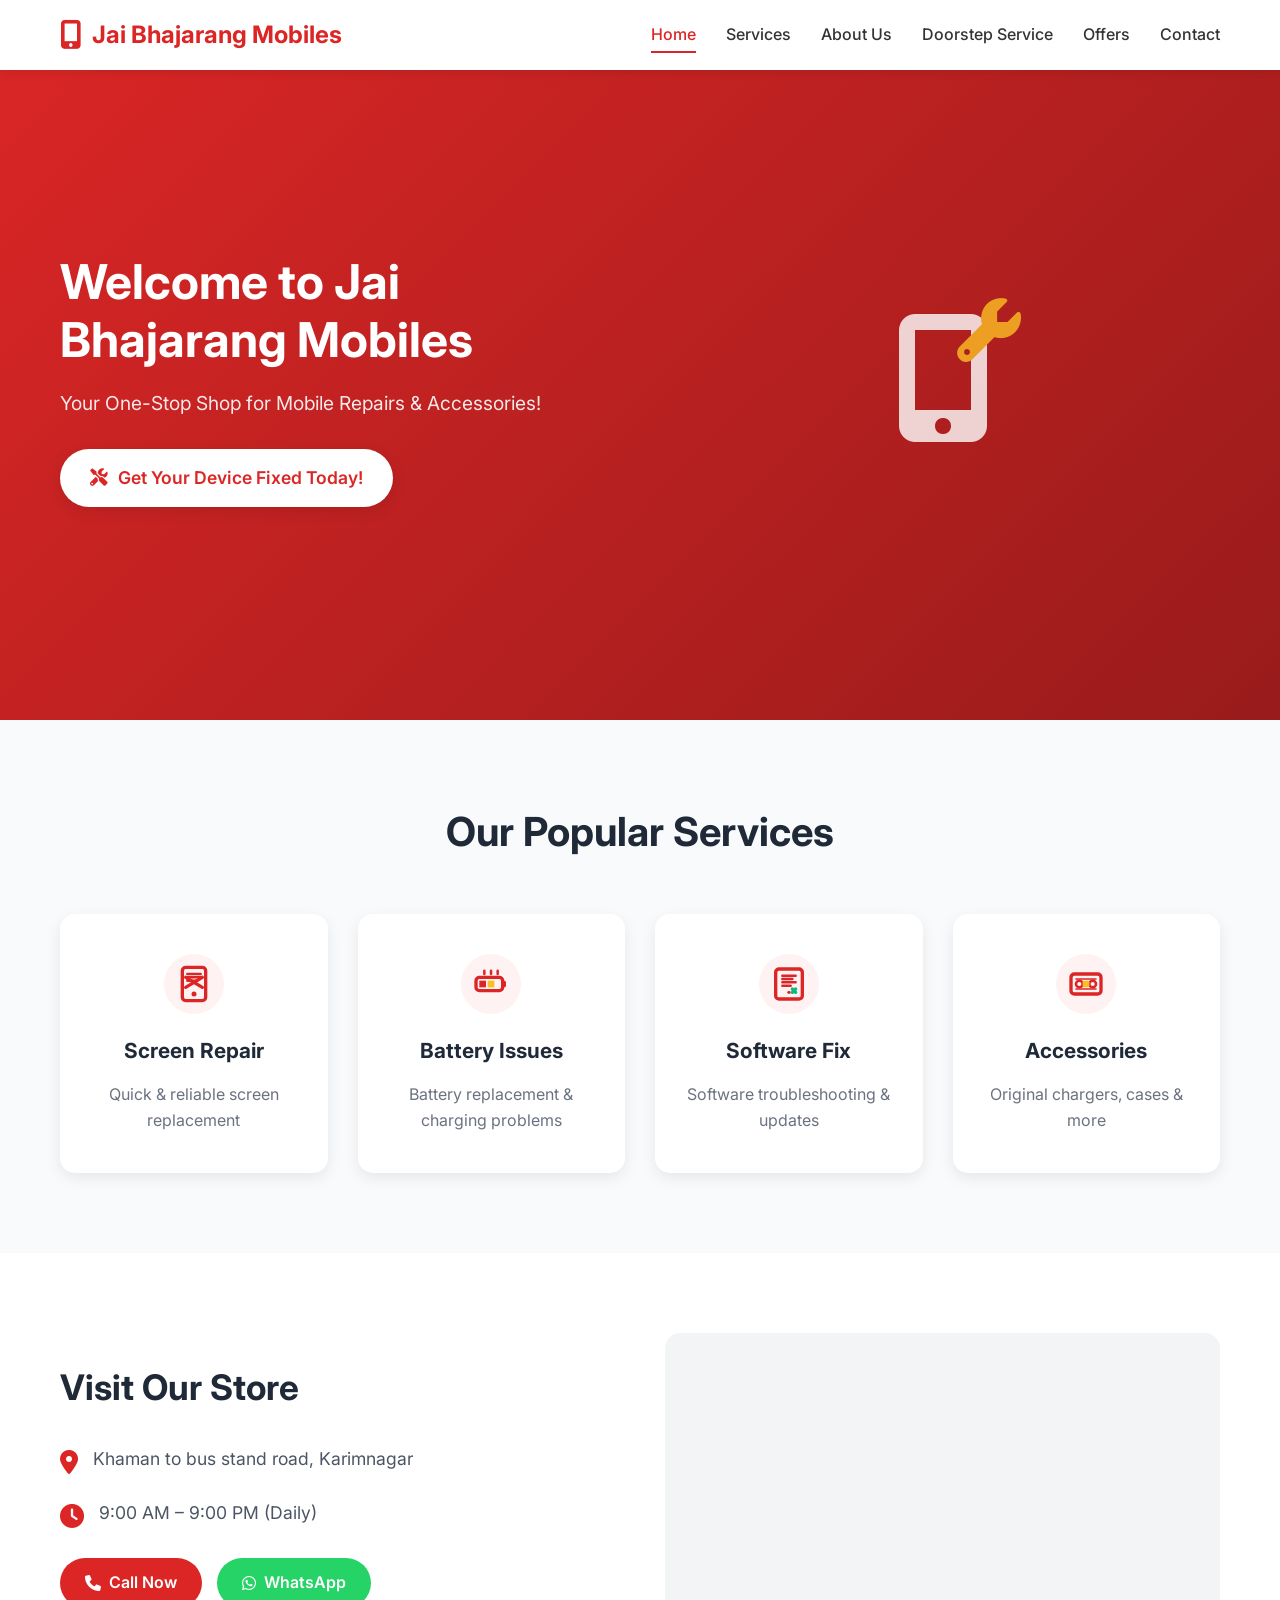
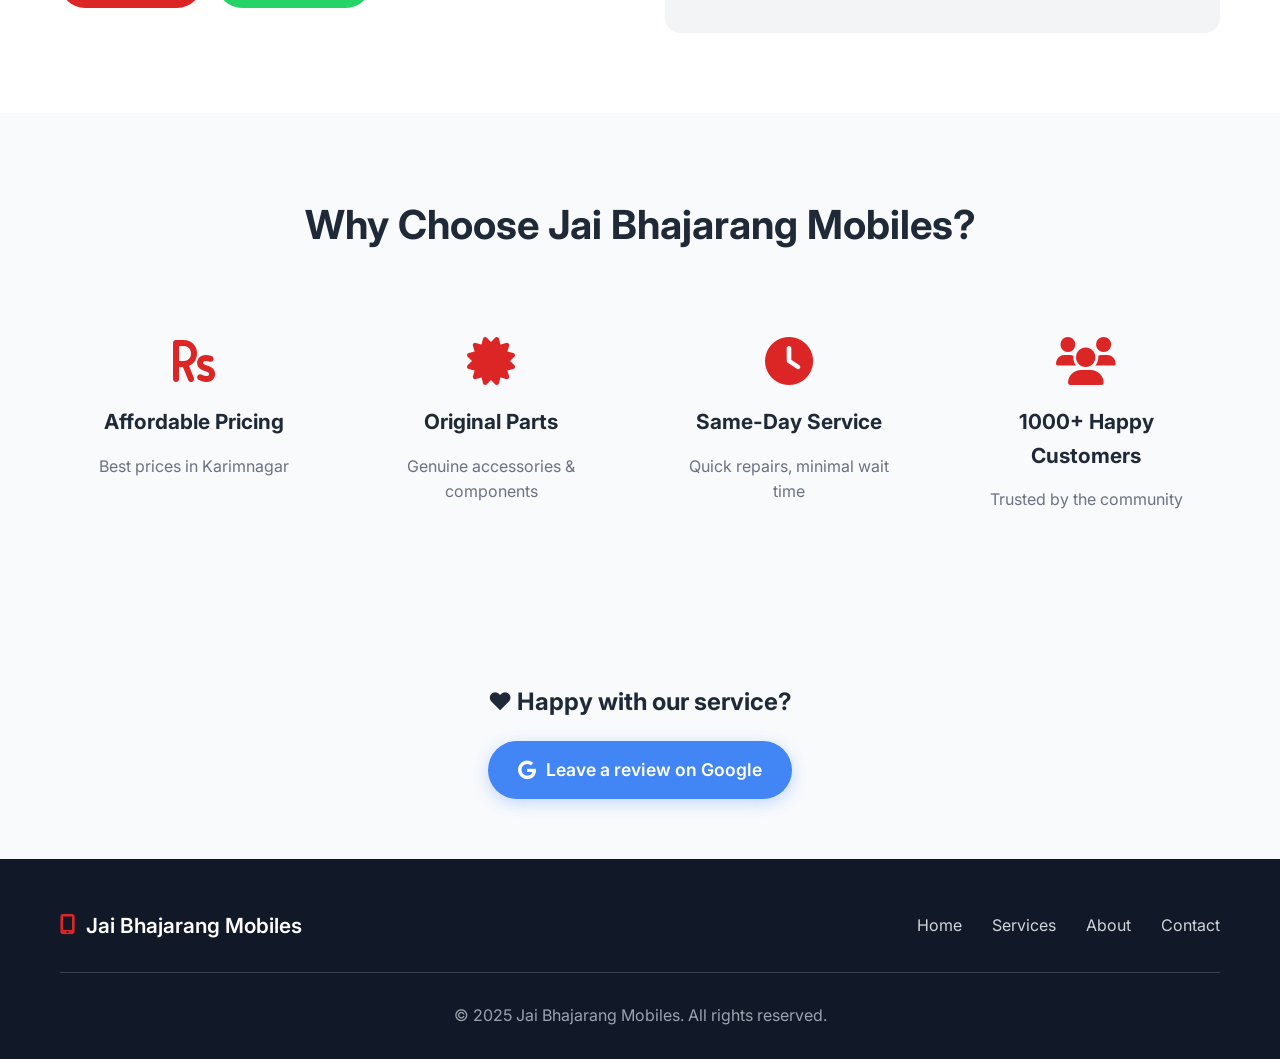
==== commit 2128d146: "added offers page" ====
--- a/index.html
+++ b/index.html
@@ -21,6 +21,7 @@
                 <a href="services.html" class="nav-link">Services</a>
                 <a href="about.html" class="nav-link">About Us</a>
                 <a href="doorstep-service.html" class="nav-link">Doorstep Service</a>
+                <a href="offers.html" class="nav-link">Offers</a>
                 <a href="contact.html" class="nav-link">Contact</a>
             </div>
             <div class="nav-toggle" id="nav-toggle">
--- a/styles.css
+++ b/styles.css
@@ -1264,6 +1264,723 @@
 .google-review-btn i {
     margin-right: 10px;
     font-size: 1.2rem;
+}
+
+/* Offers Page Styles */
+.offers-visual {
+    display: flex;
+    justify-content: center;
+    align-items: center;
+}
+
+.offer-icons {
+    display: flex;
+    gap: 30px;
+    align-items: center;
+    font-size: 4rem;
+}
+
+.offer-icons .fa-percentage {
+    color: #dc2626;
+    animation: pulse 2s infinite;
+}
+
+.offer-icons .fa-gift {
+    color: #10b981;
+    animation: bounce 2s infinite;
+}
+
+.offer-icons .fa-star {
+    color: #fbbf24;
+    animation: rotate 3s linear infinite;
+}
+
+.offers-section {
+    padding: 80px 0;
+    background: #f8fafc;
+}
+
+.offers-loading,
+.no-offers {
+    text-align: center;
+    padding: 60px 20px;
+}
+
+.offers-loading i {
+    font-size: 3rem;
+    color: #dc2626;
+    margin-bottom: 20px;
+}
+
+.no-offers i {
+    font-size: 4rem;
+    color: #9ca3af;
+    margin-bottom: 20px;
+}
+
+.no-offers h3 {
+    font-size: 1.8rem;
+    color: #374151;
+    margin-bottom: 15px;
+}
+
+.no-offers p {
+    color: #6b7280;
+    font-size: 1.1rem;
+    margin-bottom: 30px;
+}
+
+.offers-grid {
+    display: grid;
+    grid-template-columns: repeat(auto-fit, minmax(350px, 1fr));
+    gap: 30px;
+}
+
+.offer-card {
+    background: white;
+    border-radius: 15px;
+    overflow: hidden;
+    box-shadow: 0 5px 15px rgba(0,0,0,0.08);
+    transition: all 0.3s ease;
+    border: 2px solid transparent;
+}
+
+.offer-card:hover {
+    transform: translateY(-5px);
+    box-shadow: 0 10px 25px rgba(0,0,0,0.15);
+    border-color: #dc2626;
+}
+
+.offer-image {
+    width: 100%;
+    height: 200px;
+    background: linear-gradient(135deg, #dc2626, #fbbf24);
+    display: flex;
+    align-items: center;
+    justify-content: center;
+    position: relative;
+    overflow: hidden;
+}
+
+.offer-image img {
+    width: 100%;
+    height: 100%;
+    object-fit: contain;
+    object-position: center;
+    background: white;
+    padding: 10px;
+    box-sizing: border-box;
+}
+
+.offer-image .default-icon {
+    font-size: 4rem;
+    color: white;
+    opacity: 0.8;
+}
+
+.offer-content {
+    padding: 25px;
+}
+
+.offer-title {
+    font-size: 1.4rem;
+    font-weight: 600;
+    color: #1f2937;
+    margin-bottom: 15px;
+    line-height: 1.3;
+}
+
+.offer-description {
+    color: #4b5563;
+    line-height: 1.6;
+    margin-bottom: 20px;
+}
+
+.offer-validity {
+    display: flex;
+    align-items: center;
+    gap: 8px;
+    color: #dc2626;
+    font-weight: 500;
+    font-size: 0.9rem;
+    background: #fef2f2;
+    padding: 8px 12px;
+    border-radius: 20px;
+    width: fit-content;
+}
+
+.offer-validity.expired {
+    color: #6b7280;
+    background: #f3f4f6;
+}
+
+/* Admin Styles */
+.admin-login {
+    padding: 100px 0;
+    background: #f8fafc;
+    min-height: 80vh;
+    display: flex;
+    align-items: center;
+}
+
+.login-container {
+    max-width: 500px;
+    margin: 0 auto;
+    background: white;
+    border-radius: 15px;
+    box-shadow: 0 10px 25px rgba(0,0,0,0.1);
+    overflow: hidden;
+}
+
+.login-header {
+    background: linear-gradient(135deg, #dc2626, #b91c1c);
+    color: white;
+    text-align: center;
+    padding: 40px 30px;
+}
+
+.login-header i {
+    font-size: 3rem;
+    margin-bottom: 15px;
+}
+
+.login-header h2 {
+    font-size: 1.8rem;
+    margin-bottom: 10px;
+}
+
+.login-form {
+    padding: 40px 30px;
+}
+
+.login-form .form-group {
+    margin-bottom: 25px;
+}
+
+.login-form label {
+    display: flex;
+    align-items: center;
+    gap: 10px;
+    font-weight: 500;
+    color: #374151;
+    margin-bottom: 8px;
+}
+
+.login-form input {
+    width: 100%;
+    padding: 12px 15px;
+    border: 2px solid #e5e7eb;
+    border-radius: 8px;
+    font-size: 1rem;
+    transition: border-color 0.3s ease;
+}
+
+.login-form input:focus {
+    outline: none;
+    border-color: #dc2626;
+}
+
+.login-btn {
+    width: 100%;
+    background: #dc2626;
+    color: white;
+    border: none;
+    padding: 15px;
+    border-radius: 8px;
+    font-size: 1.1rem;
+    font-weight: 600;
+    cursor: pointer;
+    transition: background 0.3s ease;
+    display: flex;
+    align-items: center;
+    justify-content: center;
+    gap: 10px;
+}
+
+.login-btn:hover {
+    background: #b91c1c;
+}
+
+.login-error {
+    background: #fef2f2;
+    color: #dc2626;
+    padding: 15px;
+    border-radius: 8px;
+    margin-top: 15px;
+    display: flex;
+    align-items: center;
+    gap: 10px;
+}
+
+.login-info {
+    background: #f8fafc;
+    padding: 30px;
+    border-top: 1px solid #e5e7eb;
+}
+
+.login-info h4 {
+    color: #374151;
+    margin-bottom: 15px;
+}
+
+.login-info ul {
+    list-style: none;
+    padding: 0;
+}
+
+.login-info li {
+    display: flex;
+    align-items: center;
+    gap: 10px;
+    color: #6b7280;
+    margin-bottom: 8px;
+}
+
+.login-info i {
+    color: #10b981;
+    width: 16px;
+}
+
+/* Admin Dashboard */
+.admin-header {
+    background: linear-gradient(135deg, #dc2626, #b91c1c);
+    color: white;
+    padding: 40px 0;
+}
+
+.admin-header .container {
+    display: flex;
+    justify-content: space-between;
+    align-items: center;
+    flex-wrap: wrap;
+    gap: 20px;
+}
+
+.admin-title h1 {
+    font-size: 2.2rem;
+    margin-bottom: 10px;
+}
+
+.admin-title p {
+    opacity: 0.9;
+    font-size: 1.1rem;
+}
+
+.admin-actions {
+    display: flex;
+    gap: 15px;
+}
+
+.admin-btn {
+    display: inline-flex;
+    align-items: center;
+    gap: 8px;
+    padding: 12px 24px;
+    border-radius: 8px;
+    text-decoration: none;
+    font-weight: 500;
+    font-size: 1rem;
+    border: none;
+    cursor: pointer;
+    transition: all 0.3s ease;
+}
+
+.admin-btn.primary {
+    background: #10b981;
+    color: white;
+}
+
+.admin-btn.primary:hover {
+    background: #059669;
+}
+
+.admin-btn.secondary {
+    background: white;
+    color: #374151;
+    border: 2px solid #e5e7eb;
+}
+
+.admin-btn.secondary:hover {
+    background: #f3f4f6;
+}
+
+.admin-btn.danger {
+    background: #dc2626;
+    color: white;
+}
+
+.admin-btn.danger:hover {
+    background: #b91c1c;
+}
+
+.admin-content {
+    padding: 40px 0;
+}
+
+/* Offer Form */
+.offer-form-section {
+    background: rgba(0,0,0,0.5);
+    position: fixed;
+    top: 0;
+    left: 0;
+    width: 100%;
+    height: 100%;
+    z-index: 1000;
+    display: flex;
+    align-items: center;
+    justify-content: center;
+    padding: 20px;
+}
+
+.form-container {
+    background: white;
+    border-radius: 15px;
+    max-width: 600px;
+    width: 100%;
+    max-height: 90vh;
+    overflow-y: auto;
+}
+
+.form-header {
+    background: #f8fafc;
+    padding: 20px 30px;
+    border-bottom: 1px solid #e5e7eb;
+    display: flex;
+    justify-content: space-between;
+    align-items: center;
+}
+
+.form-header h3 {
+    color: #1f2937;
+    font-size: 1.4rem;
+}
+
+.close-btn {
+    background: none;
+    border: none;
+    font-size: 1.5rem;
+    color: #6b7280;
+    cursor: pointer;
+    padding: 5px;
+    border-radius: 50%;
+    transition: all 0.3s ease;
+}
+
+.close-btn:hover {
+    background: #f3f4f6;
+    color: #374151;
+}
+
+.offer-form {
+    padding: 30px;
+}
+
+.form-row {
+    display: flex;
+    gap: 20px;
+}
+
+.form-group {
+    margin-bottom: 25px;
+    flex: 1;
+}
+
+.form-group label {
+    display: flex;
+    align-items: center;
+    gap: 8px;
+    font-weight: 500;
+    color: #374151;
+    margin-bottom: 8px;
+}
+
+.form-group input,
+.form-group textarea {
+    width: 100%;
+    padding: 12px 15px;
+    border: 2px solid #e5e7eb;
+    border-radius: 8px;
+    font-size: 1rem;
+    font-family: inherit;
+    transition: border-color 0.3s ease;
+}
+
+.form-group input:focus,
+.form-group textarea:focus {
+    outline: none;
+    border-color: #dc2626;
+}
+
+.form-group small {
+    color: #6b7280;
+    font-size: 0.9rem;
+    margin-top: 5px;
+    display: block;
+}
+
+.form-actions {
+    display: flex;
+    gap: 15px;
+    justify-content: flex-end;
+    padding-top: 20px;
+    border-top: 1px solid #e5e7eb;
+}
+
+/* Offers Management */
+.offers-management {
+    background: white;
+    border-radius: 15px;
+    box-shadow: 0 5px 15px rgba(0,0,0,0.08);
+    overflow: hidden;
+}
+
+.section-header {
+    background: #f8fafc;
+    padding: 25px 30px;
+    border-bottom: 1px solid #e5e7eb;
+    display: flex;
+    justify-content: space-between;
+    align-items: center;
+}
+
+.section-header h2 {
+    color: #1f2937;
+    font-size: 1.6rem;
+}
+
+.offers-count {
+    background: #dc2626;
+    color: white;
+    padding: 8px 16px;
+    border-radius: 20px;
+    font-weight: 500;
+    font-size: 0.9rem;
+}
+
+.admin-loading,
+.admin-no-offers {
+    text-align: center;
+    padding: 60px 30px;
+}
+
+.admin-loading i {
+    font-size: 3rem;
+    color: #dc2626;
+    margin-bottom: 20px;
+}
+
+.admin-no-offers i {
+    font-size: 4rem;
+    color: #9ca3af;
+    margin-bottom: 20px;
+}
+
+.admin-no-offers h3 {
+    color: #374151;
+    font-size: 1.5rem;
+    margin-bottom: 15px;
+}
+
+.admin-no-offers p {
+    color: #6b7280;
+    font-size: 1.1rem;
+}
+
+.offers-table-container {
+    padding: 0;
+}
+
+.offers-table {
+    width: 100%;
+    border-collapse: collapse;
+}
+
+.offers-table th,
+.offers-table td {
+    padding: 15px 20px;
+    text-align: left;
+    border-bottom: 1px solid #e5e7eb;
+}
+
+.offers-table th {
+    background: #f8fafc;
+    font-weight: 600;
+    color: #374151;
+    font-size: 0.9rem;
+    text-transform: uppercase;
+    letter-spacing: 0.5px;
+}
+
+.offers-table td {
+    color: #4b5563;
+}
+
+.offer-title-cell {
+    font-weight: 500;
+    color: #1f2937;
+}
+
+.offer-description-cell {
+    max-width: 200px;
+    overflow: hidden;
+    text-overflow: ellipsis;
+    white-space: nowrap;
+}
+
+.offer-validity-cell {
+    font-size: 0.9rem;
+}
+
+.offer-validity-cell.expired {
+    color: #6b7280;
+}
+
+.offer-validity-cell.active {
+    color: #10b981;
+    font-weight: 500;
+}
+
+.offer-actions {
+    display: flex;
+    gap: 10px;
+}
+
+.action-btn {
+    padding: 6px 12px;
+    border: none;
+    border-radius: 6px;
+    cursor: pointer;
+    font-size: 0.85rem;
+    font-weight: 500;
+    transition: all 0.3s ease;
+    display: flex;
+    align-items: center;
+    gap: 5px;
+}
+
+.action-btn.edit {
+    background: #fbbf24;
+    color: white;
+}
+
+.action-btn.edit:hover {
+    background: #f59e0b;
+}
+
+.action-btn.delete {
+    background: #dc2626;
+    color: white;
+}
+
+.action-btn.delete:hover {
+    background: #b91c1c;
+}
+
+/* Modal */
+.modal {
+    position: fixed;
+    top: 0;
+    left: 0;
+    width: 100%;
+    height: 100%;
+    background: rgba(0,0,0,0.5);
+    z-index: 1000;
+    display: flex;
+    align-items: center;
+    justify-content: center;
+    padding: 20px;
+}
+
+.modal-content {
+    background: white;
+    border-radius: 15px;
+    max-width: 500px;
+    width: 100%;
+}
+
+.modal-header {
+    background: #f8fafc;
+    padding: 20px 30px;
+    border-bottom: 1px solid #e5e7eb;
+    display: flex;
+    justify-content: space-between;
+    align-items: center;
+}
+
+.modal-header h3 {
+    color: #1f2937;
+    font-size: 1.3rem;
+}
+
+.modal-body {
+    padding: 30px;
+}
+
+.modal-body p {
+    color: #4b5563;
+    line-height: 1.6;
+    margin-bottom: 15px;
+}
+
+.modal-body .warning {
+    color: #dc2626;
+    font-weight: 500;
+    font-size: 0.9rem;
+}
+
+.modal-actions {
+    padding: 20px 30px;
+    border-top: 1px solid #e5e7eb;
+    display: flex;
+    gap: 15px;
+    justify-content: flex-end;
+}
+
+/* Admin Message */
+.admin-message {
+    position: fixed;
+    top: 20px;
+    right: 20px;
+    z-index: 1001;
+    background: white;
+    border-radius: 10px;
+    box-shadow: 0 10px 25px rgba(0,0,0,0.15);
+    overflow: hidden;
+    min-width: 300px;
+}
+
+.message-content {
+    padding: 20px;
+    display: flex;
+    align-items: center;
+    gap: 15px;
+}
+
+.admin-message.success {
+    border-left: 4px solid #10b981;
+}
+
+.admin-message.success #message-icon {
+    color: #10b981;
+}
+
+.admin-message.error {
+    border-left: 4px solid #dc2626;
+}
+
+.admin-message.error #message-icon {
+    color: #dc2626;
+}
+
+/* Animations */
+@keyframes pulse {
+    0%, 100% { transform: scale(1); }
+    50% { transform: scale(1.1); }
+}
+
+@keyframes rotate {
+    from { transform: rotate(0deg); }
+    to { transform: rotate(360deg); }
 }
 
 /* Responsive Design */
@@ -1457,4 +2174,42 @@
         padding: 12px 25px;
         font-size: 1rem;
     }
-}
+
+    /* Offers Page Mobile Styles */
+    .offers-visual .offer-icons {
+        font-size: 2.5rem;
+        gap: 15px;
+    }
+
+    .offers-grid {
+        grid-template-columns: 1fr;
+    }
+
+    /* Admin Mobile Styles */
+    .admin-actions {
+        flex-direction: column;
+        gap: 10px;
+    }
+
+    .admin-btn {
+        padding: 12px 20px;
+        font-size: 0.9rem;
+    }
+
+    .offers-table-container {
+        overflow-x: auto;
+    }
+
+    .offers-table {
+        min-width: 600px;
+    }
+
+    .form-row {
+        flex-direction: column;
+    }
+
+    .modal-content {
+        margin: 10% 5%;
+        max-width: none;
+    }
+}
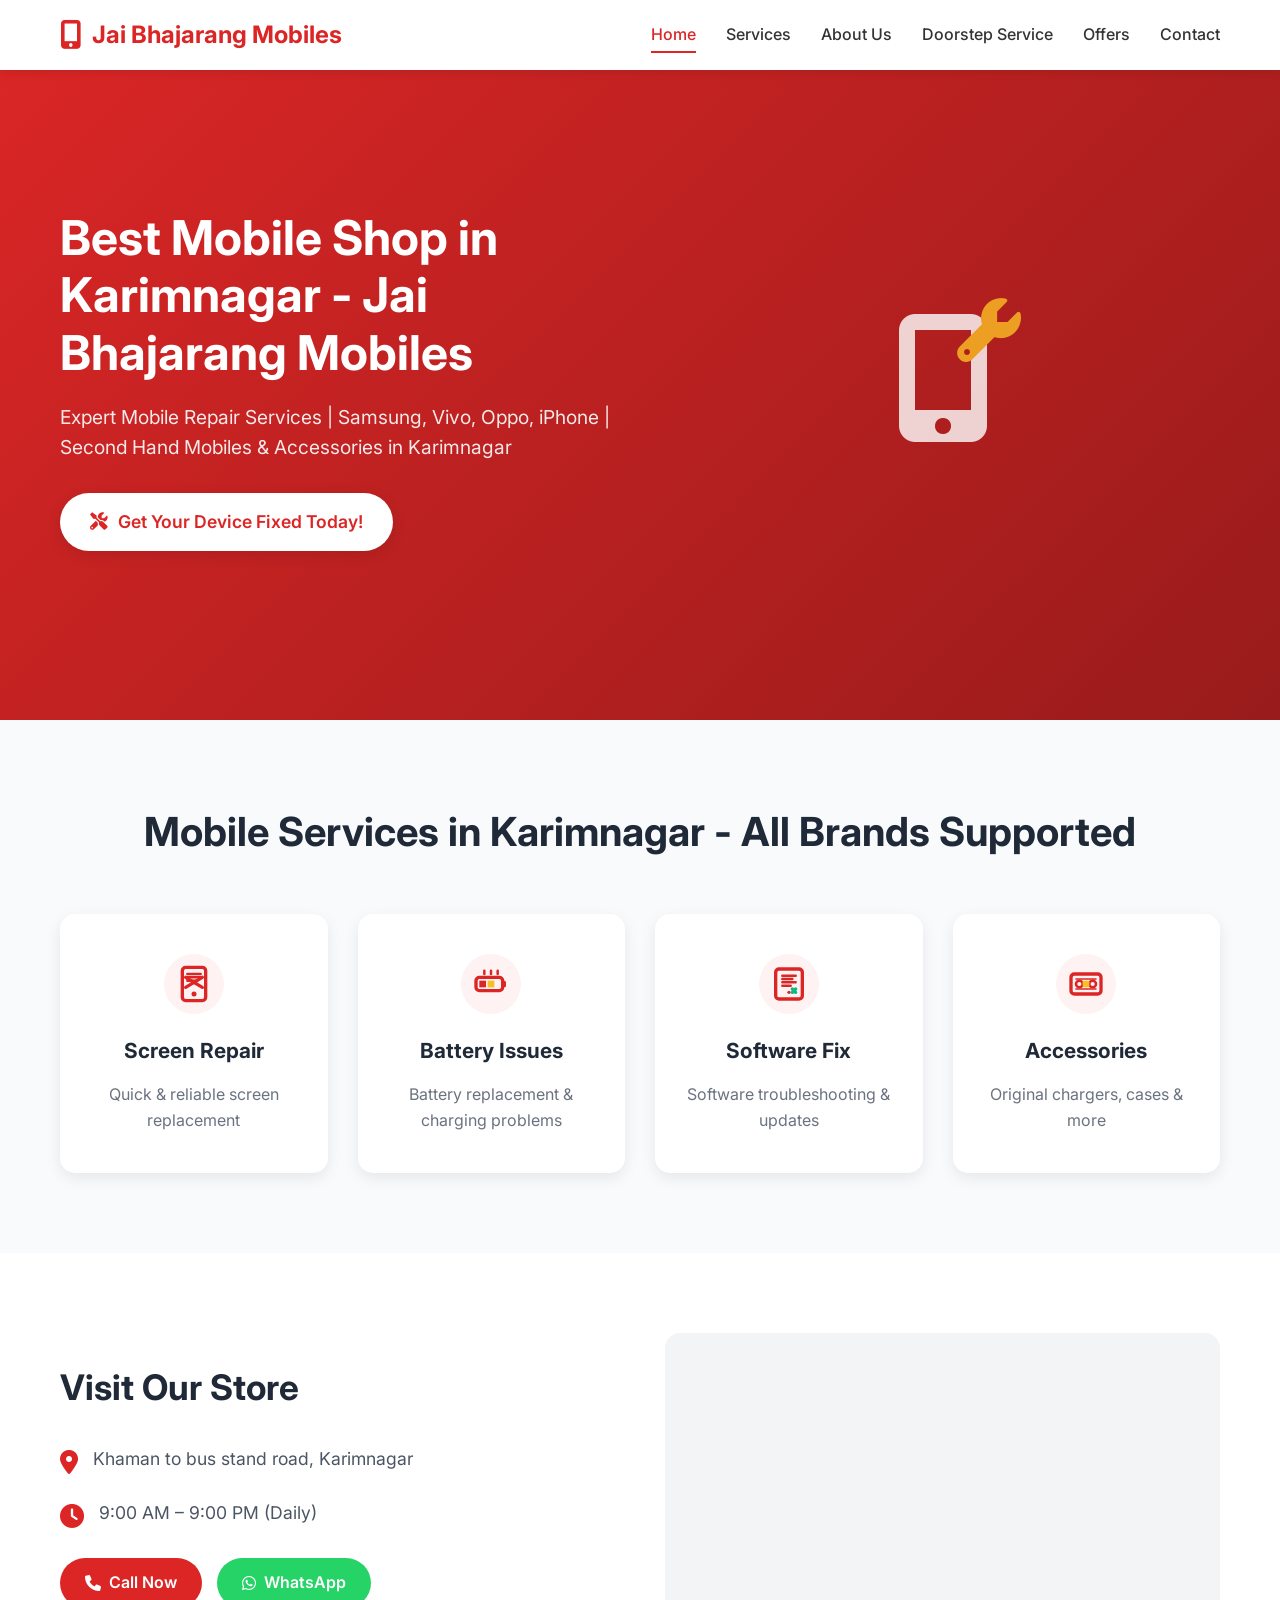
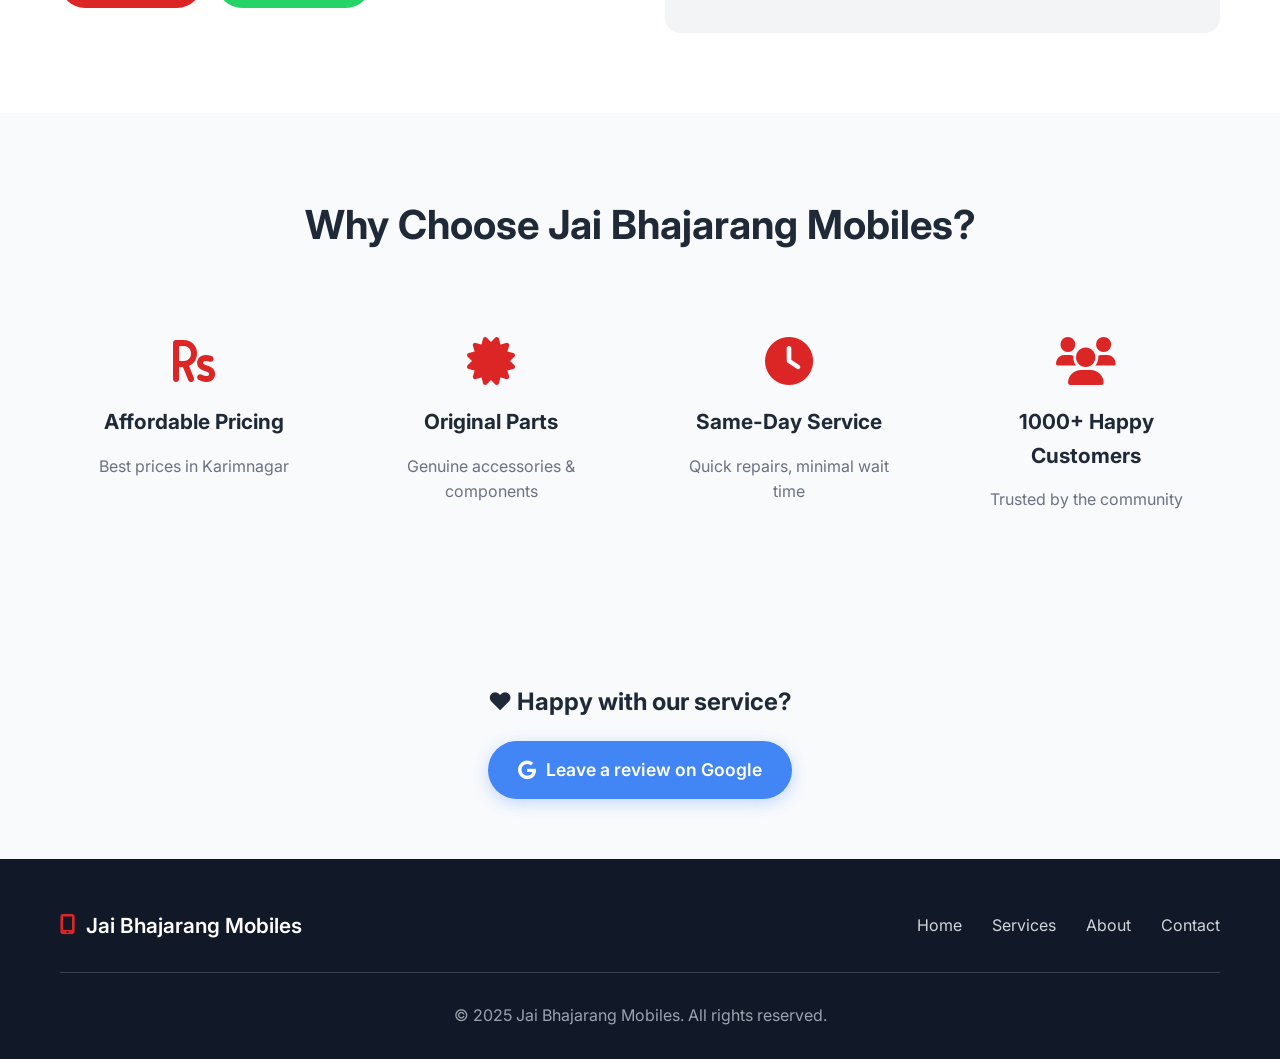
==== commit 085d0a50: "Added SEO Keywords" ====
--- a/index.html
+++ b/index.html
@@ -3,7 +3,122 @@
 <head>
     <meta charset="UTF-8">
     <meta name="viewport" content="width=device-width, initial-scale=1.0">
-    <title>Jai Bhajarang Mobiles - Mobile Repair & Accessories</title>
+    
+    <!-- Primary SEO Meta Tags -->
+    <title>Jai Bhajarang Mobiles - Best Mobile Shop & Repair Center in Karimnagar | Samsung, Vivo, Oppo, iPhone Service</title>
+    <meta name="description" content="Jai Bhajarang Mobiles - Leading mobile shop in Karimnagar. Expert mobile repair services for Samsung, Vivo, Oppo, iPhone, Realme, OnePlus. Second hand mobiles, accessories & doorstep service available.">
+    <meta name="keywords" content="mobile shop Karimnagar, mobile repair Karimnagar, second hand mobiles Karimnagar, mobile service center Karimnagar, best mobile phones Karimnagar, Bhajarang mobiles, Jai Bhajarang Mobiles, phone accessories Karimnagar, Samsung mobiles Karimnagar, Vivo mobiles Karimnagar, Oppo mobiles Karimnagar, iPhone Karimnagar, Realme mobiles Karimnagar, OnePlus mobiles Karimnagar, Redmi Mi mobiles Karimnagar, Motorola Nokia Infinix Tecno mobiles Karimnagar">
+    <meta name="author" content="Jai Bhajarang Mobiles">
+    <meta name="robots" content="index, follow">
+    <link rel="canonical" href="https://bhajarang.vercel.app/">
+    
+    <!-- Open Graph / Facebook -->
+    <meta property="og:type" content="website">
+    <meta property="og:url" content="https://bhajarang.vercel.app/">
+    <meta property="og:title" content="Jai Bhajarang Mobiles - Best Mobile Shop & Repair Center in Karimnagar">
+    <meta property="og:description" content="Leading mobile shop in Karimnagar. Expert mobile repair services for all brands. Second hand mobiles, accessories & doorstep service available.">
+    <meta property="og:image" content="https://bhajarang.vercel.app/images/og-image.jpg">
+    <meta property="og:locale" content="en_IN">
+    <meta property="og:site_name" content="Jai Bhajarang Mobiles">
+    
+    <!-- Twitter -->
+    <meta property="twitter:card" content="summary_large_image">
+    <meta property="twitter:url" content="https://bhajarang.vercel.app/">
+    <meta property="twitter:title" content="Jai Bhajarang Mobiles - Best Mobile Shop & Repair Center in Karimnagar">
+    <meta property="twitter:description" content="Leading mobile shop in Karimnagar. Expert mobile repair services for all brands. Second hand mobiles, accessories & doorstep service available.">
+    <meta property="twitter:image" content="https://bhajarang.vercel.app/images/twitter-image.jpg">
+    
+    <!-- Local Business Schema Markup -->
+    <script type="application/ld+json">
+    {
+      "@context": "https://schema.org",
+      "@type": "LocalBusiness",
+      "@id": "https://bhajarang.vercel.app/#organization",
+      "name": "Jai Bhajarang Mobiles",
+      "alternateName": "BHAJARANG mobile sales and service",
+      "description": "Leading mobile shop and repair center in Karimnagar offering expert services for all mobile brands including Samsung, Vivo, Oppo, iPhone, Realme, OnePlus and more.",
+      "url": "https://bhajarang.vercel.app/",
+      "telephone": "+91-9876543210",
+      "email": "info@jaibhajarangmobiles.com",
+      "address": {
+        "@type": "PostalAddress",
+        "streetAddress": "Main Road",
+        "addressLocality": "Karimnagar",
+        "addressRegion": "Telangana",
+        "postalCode": "505001",
+        "addressCountry": "IN"
+      },
+      "geo": {
+        "@type": "GeoCoordinates",
+        "latitude": "18.4386",
+        "longitude": "79.1288"
+      },
+      "openingHoursSpecification": [
+        {
+          "@type": "OpeningHoursSpecification",
+          "dayOfWeek": ["Monday", "Tuesday", "Wednesday", "Thursday", "Friday", "Saturday"],
+          "opens": "09:00",
+          "closes": "20:00"
+        },
+        {
+          "@type": "OpeningHoursSpecification",
+          "dayOfWeek": "Sunday",
+          "opens": "10:00",
+          "closes": "18:00"
+        }
+      ],
+      "priceRange": "₹₹",
+      "image": "https://bhajarang.vercel.app/images/store-front.jpg",
+      "sameAs": [
+        "https://www.facebook.com/jaibhajarangmobiles",
+        "https://www.instagram.com/jaibhajarangmobiles",
+        "https://goo.gl/maps/your-google-maps-link"
+      ],
+      "hasOfferCatalog": {
+        "@type": "OfferCatalog",
+        "name": "Mobile Services",
+        "itemListElement": [
+          {
+            "@type": "Offer",
+            "itemOffered": {
+              "@type": "Service",
+              "name": "Mobile Repair Services",
+              "description": "Expert mobile repair for all brands"
+            }
+          },
+          {
+            "@type": "Offer",
+            "itemOffered": {
+              "@type": "Product",
+              "name": "Mobile Phones",
+              "description": "New and second hand mobile phones"
+            }
+          },
+          {
+            "@type": "Offer",
+            "itemOffered": {
+              "@type": "Product",
+              "name": "Mobile Accessories",
+              "description": "Cases, chargers, screen protectors and more"
+            }
+          }
+        ]
+      },
+      "areaServed": {
+        "@type": "City",
+        "name": "Karimnagar",
+        "containedInPlace": {
+          "@type": "State",
+          "name": "Telangana",
+          "containedInPlace": {
+            "@type": "Country",
+            "name": "India"
+          }
+        }
+      }
+    }
+    </script>
+    
     <link rel="stylesheet" href="styles.css">
     <link href="https://cdnjs.cloudflare.com/ajax/libs/font-awesome/6.0.0/css/all.min.css" rel="stylesheet">
     <link href="https://fonts.googleapis.com/css2?family=Inter:wght@300;400;500;600;700&display=swap" rel="stylesheet">
@@ -36,8 +151,8 @@
     <section class="hero">
         <div class="hero-container">
             <div class="hero-content">
-                <h1 class="hero-title">Welcome to Jai Bhajarang Mobiles</h1>
-                <p class="hero-subtitle">Your One-Stop Shop for Mobile Repairs & Accessories!</p>
+                <h1 class="hero-title">Best Mobile Shop in Karimnagar - Jai Bhajarang Mobiles</h1>
+                <p class="hero-subtitle">Expert Mobile Repair Services | Samsung, Vivo, Oppo, iPhone | Second Hand Mobiles & Accessories in Karimnagar</p>
                 <a href="contact.html" class="cta-button">
                     <i class="fas fa-tools"></i>
                     Get Your Device Fixed Today!
@@ -55,7 +170,7 @@
     <!-- Quick Services -->
     <section class="quick-services">
         <div class="container">
-            <h2>Our Popular Services</h2>
+            <h2>Mobile Services in Karimnagar - All Brands Supported</h2>
             <div class="services-grid">
                 <div class="service-card">
                     <div class="service-icon-home">
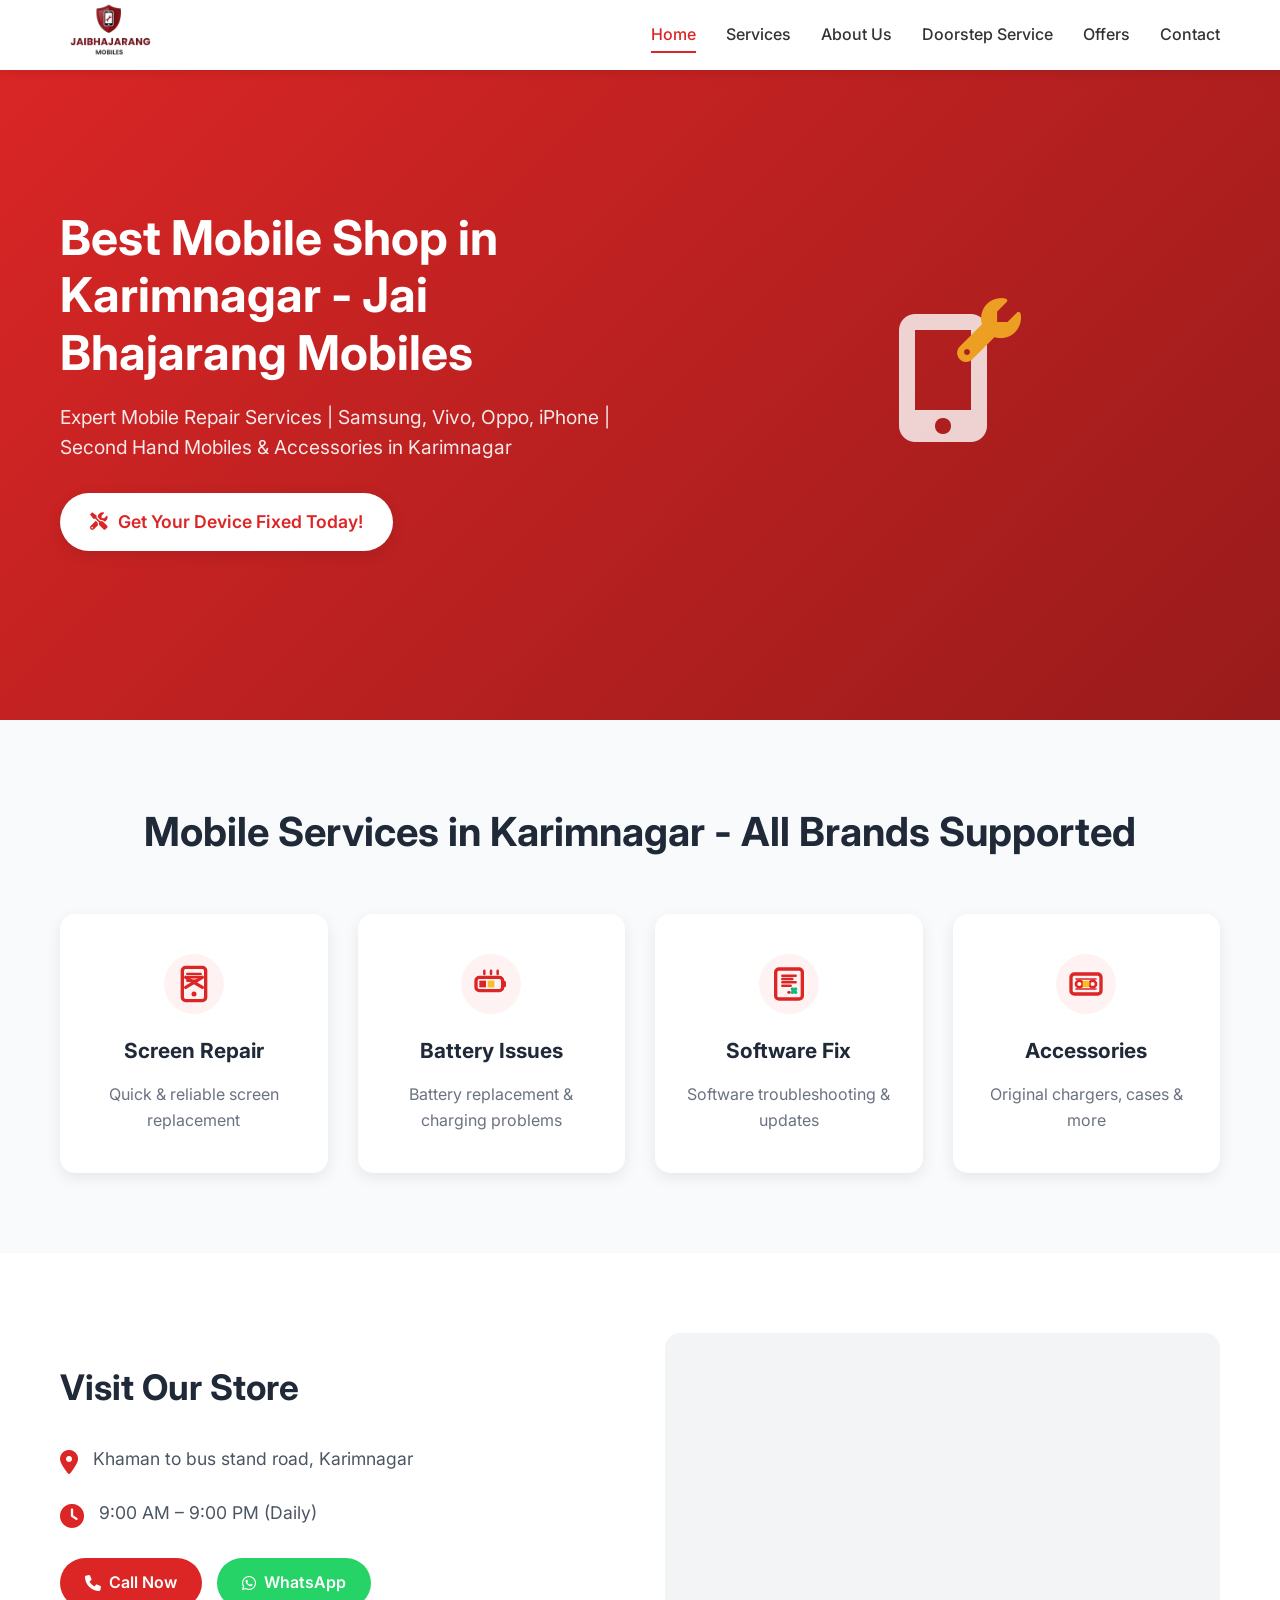
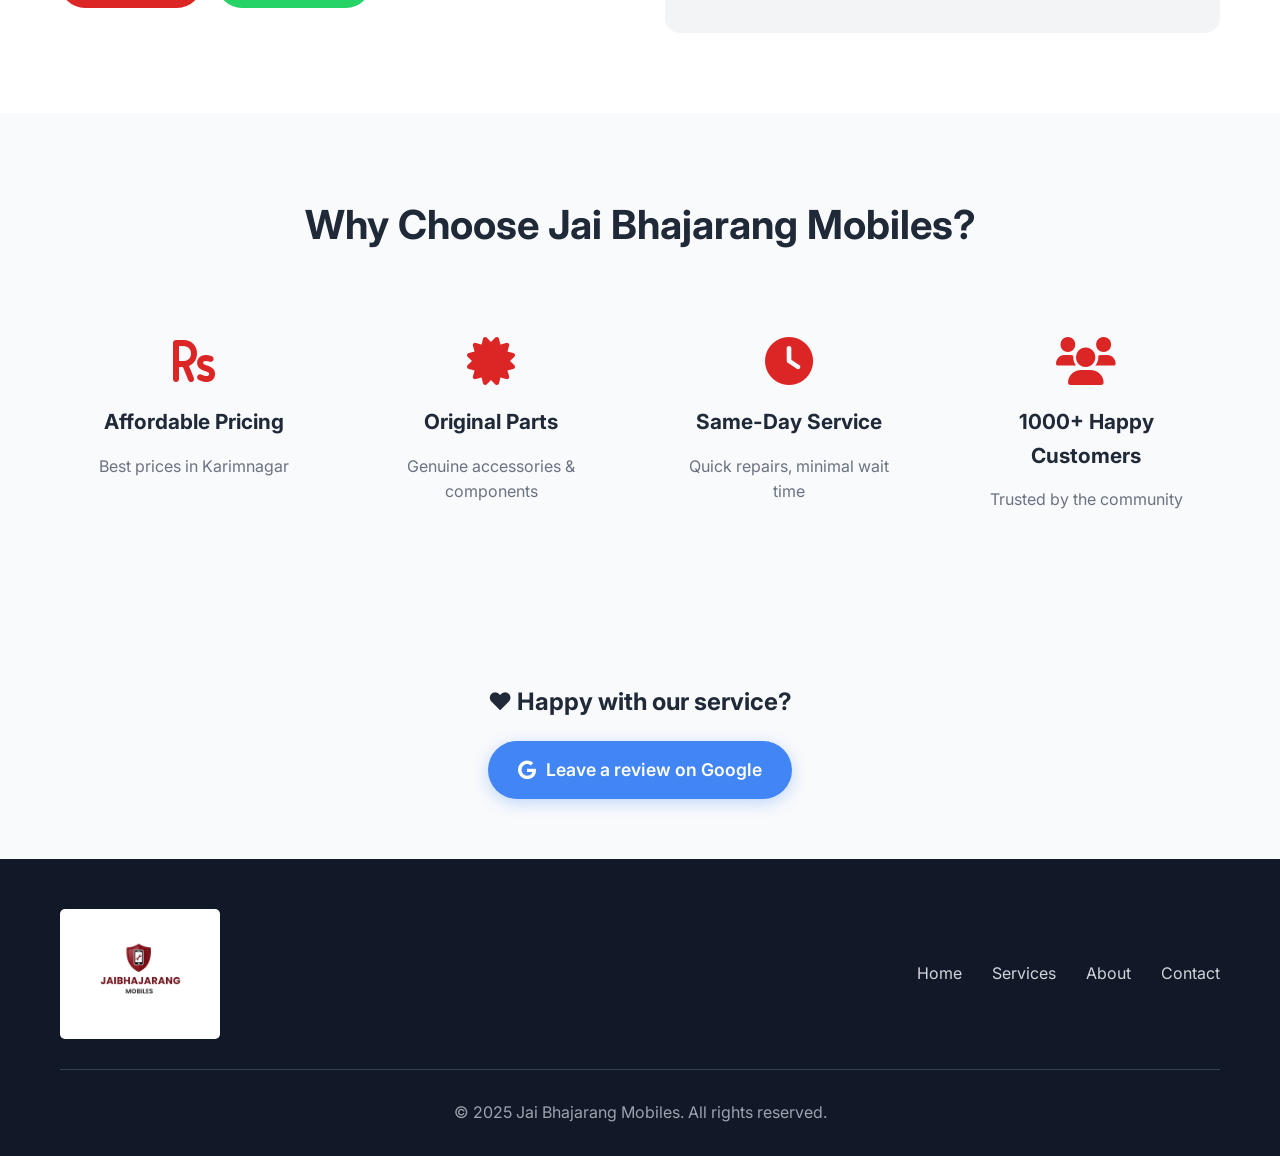
==== commit 30093b8b: "updated logo and instagram link" ====
--- a/index.html
+++ b/index.html
@@ -1,135 +1,140 @@
 <!DOCTYPE html>
 <html lang="en">
+
 <head>
     <meta charset="UTF-8">
     <meta name="viewport" content="width=device-width, initial-scale=1.0">
-    
+
     <!-- Primary SEO Meta Tags -->
-    <title>Jai Bhajarang Mobiles - Best Mobile Shop & Repair Center in Karimnagar | Samsung, Vivo, Oppo, iPhone Service</title>
-    <meta name="description" content="Jai Bhajarang Mobiles - Leading mobile shop in Karimnagar. Expert mobile repair services for Samsung, Vivo, Oppo, iPhone, Realme, OnePlus. Second hand mobiles, accessories & doorstep service available.">
-    <meta name="keywords" content="mobile shop Karimnagar, mobile repair Karimnagar, second hand mobiles Karimnagar, mobile service center Karimnagar, best mobile phones Karimnagar, Bhajarang mobiles, Jai Bhajarang Mobiles, phone accessories Karimnagar, Samsung mobiles Karimnagar, Vivo mobiles Karimnagar, Oppo mobiles Karimnagar, iPhone Karimnagar, Realme mobiles Karimnagar, OnePlus mobiles Karimnagar, Redmi Mi mobiles Karimnagar, Motorola Nokia Infinix Tecno mobiles Karimnagar">
+    <title>Jai Bhajarang Mobiles - Best Mobile Shop & Repair Center in Karimnagar | Samsung, Vivo, Oppo, iPhone Service
+    </title>
+    <meta name="description"
+        content="Jai Bhajarang Mobiles - Leading mobile shop in Karimnagar. Expert mobile repair services for Samsung, Vivo, Oppo, iPhone, Realme, OnePlus. Second hand mobiles, accessories & doorstep service available.">
+    <meta name="keywords"
+        content="mobile shop Karimnagar, mobile repair Karimnagar, second hand mobiles Karimnagar, mobile service center Karimnagar, best mobile phones Karimnagar, Bhajarang mobiles, Jai Bhajarang Mobiles, phone accessories Karimnagar, Samsung mobiles Karimnagar, Vivo mobiles Karimnagar, Oppo mobiles Karimnagar, iPhone Karimnagar, Realme mobiles Karimnagar, OnePlus mobiles Karimnagar, Redmi Mi mobiles Karimnagar, Motorola Nokia Infinix Tecno mobiles Karimnagar">
     <meta name="author" content="Jai Bhajarang Mobiles">
     <meta name="robots" content="index, follow">
     <link rel="canonical" href="https://bhajarang.vercel.app/">
-    
+
     <!-- Open Graph / Facebook -->
     <meta property="og:type" content="website">
     <meta property="og:url" content="https://bhajarang.vercel.app/">
     <meta property="og:title" content="Jai Bhajarang Mobiles - Best Mobile Shop & Repair Center in Karimnagar">
-    <meta property="og:description" content="Leading mobile shop in Karimnagar. Expert mobile repair services for all brands. Second hand mobiles, accessories & doorstep service available.">
+    <meta property="og:description"
+        content="Leading mobile shop in Karimnagar. Expert mobile repair services for all brands. Second hand mobiles, accessories & doorstep service available.">
     <meta property="og:image" content="https://bhajarang.vercel.app/images/og-image.jpg">
     <meta property="og:locale" content="en_IN">
     <meta property="og:site_name" content="Jai Bhajarang Mobiles">
-    
+
     <!-- Twitter -->
     <meta property="twitter:card" content="summary_large_image">
     <meta property="twitter:url" content="https://bhajarang.vercel.app/">
     <meta property="twitter:title" content="Jai Bhajarang Mobiles - Best Mobile Shop & Repair Center in Karimnagar">
-    <meta property="twitter:description" content="Leading mobile shop in Karimnagar. Expert mobile repair services for all brands. Second hand mobiles, accessories & doorstep service available.">
+    <meta property="twitter:description"
+        content="Leading mobile shop in Karimnagar. Expert mobile repair services for all brands. Second hand mobiles, accessories & doorstep service available.">
     <meta property="twitter:image" content="https://bhajarang.vercel.app/images/twitter-image.jpg">
-    
+
     <!-- Local Business Schema Markup -->
     <script type="application/ld+json">
-    {
-      "@context": "https://schema.org",
-      "@type": "LocalBusiness",
-      "@id": "https://bhajarang.vercel.app/#organization",
-      "name": "Jai Bhajarang Mobiles",
-      "alternateName": "BHAJARANG mobile sales and service",
-      "description": "Leading mobile shop and repair center in Karimnagar offering expert services for all mobile brands including Samsung, Vivo, Oppo, iPhone, Realme, OnePlus and more.",
-      "url": "https://bhajarang.vercel.app/",
-      "telephone": "+91-9876543210",
-      "email": "info@jaibhajarangmobiles.com",
-      "address": {
-        "@type": "PostalAddress",
-        "streetAddress": "Main Road",
-        "addressLocality": "Karimnagar",
-        "addressRegion": "Telangana",
-        "postalCode": "505001",
-        "addressCountry": "IN"
-      },
-      "geo": {
-        "@type": "GeoCoordinates",
-        "latitude": "18.4386",
-        "longitude": "79.1288"
-      },
-      "openingHoursSpecification": [
         {
-          "@type": "OpeningHoursSpecification",
-          "dayOfWeek": ["Monday", "Tuesday", "Wednesday", "Thursday", "Friday", "Saturday"],
-          "opens": "09:00",
-          "closes": "20:00"
-        },
-        {
-          "@type": "OpeningHoursSpecification",
-          "dayOfWeek": "Sunday",
-          "opens": "10:00",
-          "closes": "18:00"
+            "@context": "https://schema.org",
+            "@type": "LocalBusiness",
+            "@id": "https://bhajarang.vercel.app/#organization",
+            "name": "Jai Bhajarang Mobiles",
+            "alternateName": "BHAJARANG mobile sales and service",
+            "description": "Leading mobile shop and repair center in Karimnagar offering expert services for all mobile brands including Samsung, Vivo, Oppo, iPhone, Realme, OnePlus and more.",
+            "url": "https://bhajarang.vercel.app/",
+            "telephone": "+91-9876543210",
+            "email": "info@jaibhajarangmobiles.com",
+            "address": {
+                "@type": "PostalAddress",
+                "streetAddress": "Main Road",
+                "addressLocality": "Karimnagar",
+                "addressRegion": "Telangana",
+                "postalCode": "505001",
+                "addressCountry": "IN"
+            },
+            "geo": {
+                "@type": "GeoCoordinates",
+                "latitude": "18.4386",
+                "longitude": "79.1288"
+            },
+            "openingHoursSpecification": [{
+                    "@type": "OpeningHoursSpecification",
+                    "dayOfWeek": ["Monday", "Tuesday", "Wednesday", "Thursday", "Friday", "Saturday"],
+                    "opens": "09:00",
+                    "closes": "20:00"
+                },
+                {
+                    "@type": "OpeningHoursSpecification",
+                    "dayOfWeek": "Sunday",
+                    "opens": "10:00",
+                    "closes": "18:00"
+                }
+            ],
+            "priceRange": "₹₹",
+            "image": "https://bhajarang.vercel.app/images/store-front.jpg",
+            "sameAs": [
+                "https://www.facebook.com/jaibhajarangmobiles",
+                "https://www.instagram.com/jaibhajarangmobiles_karimnagar?utm_source=qr&igsh=MXY2bW0ybjgxNjA2aA==",
+                "https://goo.gl/maps/your-google-maps-link"
+            ],
+            "hasOfferCatalog": {
+                "@type": "OfferCatalog",
+                "name": "Mobile Services",
+                "itemListElement": [{
+                        "@type": "Offer",
+                        "itemOffered": {
+                            "@type": "Service",
+                            "name": "Mobile Repair Services",
+                            "description": "Expert mobile repair for all brands"
+                        }
+                    },
+                    {
+                        "@type": "Offer",
+                        "itemOffered": {
+                            "@type": "Product",
+                            "name": "Mobile Phones",
+                            "description": "New and second hand mobile phones"
+                        }
+                    },
+                    {
+                        "@type": "Offer",
+                        "itemOffered": {
+                            "@type": "Product",
+                            "name": "Mobile Accessories",
+                            "description": "Cases, chargers, screen protectors and more"
+                        }
+                    }
+                ]
+            },
+            "areaServed": {
+                "@type": "City",
+                "name": "Karimnagar",
+                "containedInPlace": {
+                    "@type": "State",
+                    "name": "Telangana",
+                    "containedInPlace": {
+                        "@type": "Country",
+                        "name": "India"
+                    }
+                }
+            }
         }
-      ],
-      "priceRange": "₹₹",
-      "image": "https://bhajarang.vercel.app/images/store-front.jpg",
-      "sameAs": [
-        "https://www.facebook.com/jaibhajarangmobiles",
-        "https://www.instagram.com/jaibhajarangmobiles",
-        "https://goo.gl/maps/your-google-maps-link"
-      ],
-      "hasOfferCatalog": {
-        "@type": "OfferCatalog",
-        "name": "Mobile Services",
-        "itemListElement": [
-          {
-            "@type": "Offer",
-            "itemOffered": {
-              "@type": "Service",
-              "name": "Mobile Repair Services",
-              "description": "Expert mobile repair for all brands"
-            }
-          },
-          {
-            "@type": "Offer",
-            "itemOffered": {
-              "@type": "Product",
-              "name": "Mobile Phones",
-              "description": "New and second hand mobile phones"
-            }
-          },
-          {
-            "@type": "Offer",
-            "itemOffered": {
-              "@type": "Product",
-              "name": "Mobile Accessories",
-              "description": "Cases, chargers, screen protectors and more"
-            }
-          }
-        ]
-      },
-      "areaServed": {
-        "@type": "City",
-        "name": "Karimnagar",
-        "containedInPlace": {
-          "@type": "State",
-          "name": "Telangana",
-          "containedInPlace": {
-            "@type": "Country",
-            "name": "India"
-          }
-        }
-      }
-    }
+
     </script>
-    
+
     <link rel="stylesheet" href="styles.css">
     <link href="https://cdnjs.cloudflare.com/ajax/libs/font-awesome/6.0.0/css/all.min.css" rel="stylesheet">
     <link href="https://fonts.googleapis.com/css2?family=Inter:wght@300;400;500;600;700&display=swap" rel="stylesheet">
 </head>
+
 <body>
     <!-- Navigation -->
     <nav class="navbar">
         <div class="nav-container">
             <div class="nav-logo">
-                <i class="fas fa-mobile-alt"></i>
-                <span>Jai Bhajarang Mobiles</span>
+                <img src="logo.png" alt="Jai Bhajarang Mobiles Logo" class="logo-img">
             </div>
             <div class="nav-menu" id="nav-menu">
                 <a href="index.html" class="nav-link active">Home</a>
@@ -152,7 +157,8 @@
         <div class="hero-container">
             <div class="hero-content">
                 <h1 class="hero-title">Best Mobile Shop in Karimnagar - Jai Bhajarang Mobiles</h1>
-                <p class="hero-subtitle">Expert Mobile Repair Services | Samsung, Vivo, Oppo, iPhone | Second Hand Mobiles & Accessories in Karimnagar</p>
+                <p class="hero-subtitle">Expert Mobile Repair Services | Samsung, Vivo, Oppo, iPhone | Second Hand
+                    Mobiles & Accessories in Karimnagar</p>
                 <a href="contact.html" class="cta-button">
                     <i class="fas fa-tools"></i>
                     Get Your Device Fixed Today!
@@ -175,10 +181,11 @@
                 <div class="service-card">
                     <div class="service-icon-home">
                         <svg width="40" height="40" viewBox="0 0 24 24" fill="none" xmlns="http://www.w3.org/2000/svg">
-                            <rect x="5" y="2" width="14" height="20" rx="2" stroke="#dc2626" stroke-width="2" fill="#fef2f2"/>
-                            <path d="M8 6h8M8 8h8M8 10h6" stroke="#dc2626" stroke-width="1.5" stroke-linecap="round"/>
-                            <circle cx="12" cy="18" r="1.5" fill="#dc2626"/>
-                            <path d="M7 14l10-6M17 14l-10-6" stroke="#dc2626" stroke-width="2" stroke-linecap="round"/>
+                            <rect x="5" y="2" width="14" height="20" rx="2" stroke="#dc2626" stroke-width="2"
+                                fill="#fef2f2" />
+                            <path d="M8 6h8M8 8h8M8 10h6" stroke="#dc2626" stroke-width="1.5" stroke-linecap="round" />
+                            <circle cx="12" cy="18" r="1.5" fill="#dc2626" />
+                            <path d="M7 14l10-6M17 14l-10-6" stroke="#dc2626" stroke-width="2" stroke-linecap="round" />
                         </svg>
                     </div>
                     <h3>Screen Repair</h3>
@@ -187,11 +194,12 @@
                 <div class="service-card">
                     <div class="service-icon-home">
                         <svg width="40" height="40" viewBox="0 0 24 24" fill="none" xmlns="http://www.w3.org/2000/svg">
-                            <rect x="3" y="8" width="16" height="8" rx="2" stroke="#dc2626" stroke-width="2" fill="#fef2f2"/>
-                            <rect x="19" y="10" width="2" height="4" rx="1" fill="#dc2626"/>
-                            <rect x="5" y="10" width="4" height="4" fill="#dc2626"/>
-                            <rect x="10" y="10" width="4" height="4" fill="#fbbf24"/>
-                            <path d="M12 4v2M8 4v2M16 4v2" stroke="#dc2626" stroke-width="1.5" stroke-linecap="round"/>
+                            <rect x="3" y="8" width="16" height="8" rx="2" stroke="#dc2626" stroke-width="2"
+                                fill="#fef2f2" />
+                            <rect x="19" y="10" width="2" height="4" rx="1" fill="#dc2626" />
+                            <rect x="5" y="10" width="4" height="4" fill="#dc2626" />
+                            <rect x="10" y="10" width="4" height="4" fill="#fbbf24" />
+                            <path d="M12 4v2M8 4v2M16 4v2" stroke="#dc2626" stroke-width="1.5" stroke-linecap="round" />
                         </svg>
                     </div>
                     <h3>Battery Issues</h3>
@@ -200,10 +208,12 @@
                 <div class="service-card">
                     <div class="service-icon-home">
                         <svg width="40" height="40" viewBox="0 0 24 24" fill="none" xmlns="http://www.w3.org/2000/svg">
-                            <rect x="4" y="3" width="16" height="18" rx="2" stroke="#dc2626" stroke-width="2" fill="#fef2f2"/>
-                            <path d="M8 7h8M8 9h6M8 11h8M8 13h5" stroke="#dc2626" stroke-width="1.5" stroke-linecap="round"/>
-                            <circle cx="12" cy="17" r="1" fill="#dc2626"/>
-                            <path d="M14 15l2 2M16 15l-2 2" stroke="#10b981" stroke-width="2" stroke-linecap="round"/>
+                            <rect x="4" y="3" width="16" height="18" rx="2" stroke="#dc2626" stroke-width="2"
+                                fill="#fef2f2" />
+                            <path d="M8 7h8M8 9h6M8 11h8M8 13h5" stroke="#dc2626" stroke-width="1.5"
+                                stroke-linecap="round" />
+                            <circle cx="12" cy="17" r="1" fill="#dc2626" />
+                            <path d="M14 15l2 2M16 15l-2 2" stroke="#10b981" stroke-width="2" stroke-linecap="round" />
                         </svg>
                     </div>
                     <h3>Software Fix</h3>
@@ -212,11 +222,12 @@
                 <div class="service-card">
                     <div class="service-icon-home">
                         <svg width="40" height="40" viewBox="0 0 24 24" fill="none" xmlns="http://www.w3.org/2000/svg">
-                            <rect x="3" y="6" width="18" height="12" rx="2" stroke="#dc2626" stroke-width="2" fill="#fef2f2"/>
-                            <circle cx="8" cy="12" r="2" stroke="#dc2626" stroke-width="1.5" fill="none"/>
-                            <circle cx="16" cy="12" r="2" stroke="#dc2626" stroke-width="1.5" fill="none"/>
-                            <path d="M6 9h12M6 15h12" stroke="#dc2626" stroke-width="1" stroke-linecap="round"/>
-                            <rect x="10" y="10" width="4" height="4" rx="1" fill="#fbbf24"/>
+                            <rect x="3" y="6" width="18" height="12" rx="2" stroke="#dc2626" stroke-width="2"
+                                fill="#fef2f2" />
+                            <circle cx="8" cy="12" r="2" stroke="#dc2626" stroke-width="1.5" fill="none" />
+                            <circle cx="16" cy="12" r="2" stroke="#dc2626" stroke-width="1.5" fill="none" />
+                            <path d="M6 9h12M6 15h12" stroke="#dc2626" stroke-width="1" stroke-linecap="round" />
+                            <rect x="10" y="10" width="4" height="4" rx="1" fill="#fbbf24" />
                         </svg>
                     </div>
                     <h3>Accessories</h3>
@@ -252,7 +263,10 @@
                     </div>
                 </div>
                 <div class="map-container">
-                    <iframe src="https://www.google.com/maps/embed?pb=!1m18!1m12!1m3!1d7570.199341362749!2d79.12309718703939!3d18.433783158951105!2m3!1f0!2f0!3f0!3m2!1i1024!2i768!4f13.1!3m3!1m2!1s0x3bccd91aa5398eb9%3A0xde16e64f2d90bef1!2sBHAJARANG%20mobile%20sales%20and%20service!5e0!3m2!1sen!2sin!4v1754071674655!5m2!1sen!2sin" width="100%" height="300" style="border:0; border-radius: 15px;" allowfullscreen="" loading="lazy" referrerpolicy="no-referrer-when-downgrade"></iframe>
+                    <iframe
+                        src="https://www.google.com/maps/embed?pb=!1m18!1m12!1m3!1d7570.199341362749!2d79.12309718703939!3d18.433783158951105!2m3!1f0!2f0!3f0!3m2!1i1024!2i768!4f13.1!3m3!1m2!1s0x3bccd91aa5398eb9%3A0xde16e64f2d90bef1!2sBHAJARANG%20mobile%20sales%20and%20service!5e0!3m2!1sen!2sin!4v1754071674655!5m2!1sen!2sin"
+                        width="100%" height="300" style="border:0; border-radius: 15px;" allowfullscreen=""
+                        loading="lazy" referrerpolicy="no-referrer-when-downgrade"></iframe>
                 </div>
             </div>
         </div>
@@ -291,7 +305,8 @@
     <section class="google-reviews">
         <div class="container">
             <h3>❤️ Happy with our service?</h3>
-            <a href="https://www.google.com/maps/place/BHAJARANG+mobile+sales+and+service/@18.4307897,79.129268,17z/data=!4m18!1m9!3m8!1s0x3bccd91aa5398eb9:0xde16e64f2d90bef1!2sBHAJARANG+mobile+sales+and+service!8m2!3d18.4307846!4d79.1318429!9m1!1b1!16s%2Fg%2F11tcydw07g!3m7!1s0x3bccd91aa5398eb9:0xde16e64f2d90bef1!8m2!3d18.4307846!4d79.1318429!9m1!1b1!16s%2Fg%2F11tcydw07g?entry=ttu&g_ep=EgoyMDI1MDczMC4wIKXMDSoASAFQAw%3D%3D" class="google-review-btn" target="_blank">
+            <a href="https://www.google.com/maps/place/BHAJARANG+mobile+sales+and+service/@18.4307897,79.129268,17z/data=!4m18!1m9!3m8!1s0x3bccd91aa5398eb9:0xde16e64f2d90bef1!2sBHAJARANG+mobile+sales+and+service!8m2!3d18.4307846!4d79.1318429!9m1!1b1!16s%2Fg%2F11tcydw07g!3m7!1s0x3bccd91aa5398eb9:0xde16e64f2d90bef1!8m2!3d18.4307846!4d79.1318429!9m1!1b1!16s%2Fg%2F11tcydw07g?entry=ttu&g_ep=EgoyMDI1MDczMC4wIKXMDSoASAFQAw%3D%3D"
+                class="google-review-btn" target="_blank">
                 <i class="fab fa-google"></i>
                 Leave a review on Google
             </a>
@@ -303,8 +318,7 @@
         <div class="container">
             <div class="footer-content">
                 <div class="footer-logo">
-                    <i class="fas fa-mobile-alt"></i>
-                    <span>Jai Bhajarang Mobiles</span>
+                    <img src="logo.png" alt="Jai Bhajarang Mobiles Logo" class="logo-img">
                 </div>
                 <div class="footer-links">
                     <a href="index.html">Home</a>
@@ -321,4 +335,5 @@
 
     <script src="script.js"></script>
 </body>
+
 </html>
--- a/styles.css
+++ b/styles.css
@@ -44,11 +44,18 @@
     font-size: 1.5rem;
     font-weight: 700;
     color: #dc2626;
+    margin-left: -20px;
 }
 
 .nav-logo i {
     margin-right: 10px;
     font-size: 1.8rem;
+}
+
+.logo-img {
+    height: 110px;
+    width: 140px;
+    object-fit: contain;
 }
 
 .nav-menu {
@@ -478,6 +485,104 @@
 .service-features li i {
     color: #10b981;
     margin-right: 8px;
+}
+
+.offer-content {
+    padding: 24px;
+    flex-grow: 1;
+    display: flex;
+    flex-direction: column;
+    gap: 16px;
+    background: white;
+    border-radius: 0 0 10px 10px;
+}
+
+.offer-title {
+    font-size: 1.25rem;
+    color: #1f2937;
+    margin: 0 0 8px 0;
+    line-height: 1.3;
+}
+
+.offer-description {
+    color: #4b5563;
+    margin: 0;
+    line-height: 1.5;
+    flex-grow: 1;
+}
+
+.offer-card {
+    background: white;
+    border-radius: 10px;
+    overflow: hidden;
+    box-shadow: 0 2px 10px rgba(0, 0, 0, 0.1);
+    transition: transform 0.3s ease, box-shadow 0.3s ease;
+    display: flex;
+    flex-direction: column;
+    height: 100%;
+}
+
+.offer-card:hover {
+    transform: translateY(-5px);
+    box-shadow: 0 10px 25px rgba(0,0,0,0.15);
+}
+
+.offer-image-container {
+    width: 100%;
+    height: 200px;
+    display: flex;
+    align-items: center;
+    justify-content: center;
+    background: #f8f9fa;
+    overflow: hidden;
+    position: relative;
+}
+
+.offer-image {
+    width: 100%;
+    height: 100%;
+    object-fit: contain;
+    padding: 15px;
+    transition: transform 0.3s ease;
+}
+
+.offer-card:hover .offer-image {
+    transform: scale(1.03);
+}
+
+.default-icon {
+    font-size: 3rem;
+    color: #e2e8f0;
+    text-align: center;
+    width: 100%;
+}
+
+.offer-validity {
+    display: flex;
+    align-items: center;
+    gap: 8px;
+    margin-top: auto;
+    padding: 10px 14px;
+    background: #f8f9fa;
+    border-radius: 8px;
+    font-size: 0.9rem;
+    color: #1f2937;
+    border-left: 3px solid #dc2626;
+    transition: all 0.3s ease;
+    font-weight: 500;
+}
+
+.offer-validity i {
+    color: #dc2626;
+}
+
+.offer-validity.expired {
+    border-left-color: #9ca3af;
+    color: #9ca3af;
+}
+
+.offer-validity.expired i {
+    color: #9ca3af;
 }
 
 /* About Content */
@@ -978,6 +1083,9 @@
     align-items: center;
     font-size: 1.3rem;
     font-weight: 600;
+    background: white;
+    padding: 10px;
+    border-radius: 5px;
 }
 
 .footer-logo i {
@@ -1338,80 +1446,104 @@
 
 .offer-card {
     background: white;
-    border-radius: 15px;
+    border-radius: 10px;
     overflow: hidden;
-    box-shadow: 0 5px 15px rgba(0,0,0,0.08);
-    transition: all 0.3s ease;
-    border: 2px solid transparent;
+    box-shadow: 0 2px 10px rgba(0, 0, 0, 0.1);
+    transition: transform 0.3s ease, box-shadow 0.3s ease;
+    display: flex;
+    flex-direction: column;
+    height: 100%;
 }
 
 .offer-card:hover {
     transform: translateY(-5px);
     box-shadow: 0 10px 25px rgba(0,0,0,0.15);
-    border-color: #dc2626;
-}
-
-.offer-image {
+}
+
+.offer-image-container {
     width: 100%;
     height: 200px;
-    background: linear-gradient(135deg, #dc2626, #fbbf24);
     display: flex;
     align-items: center;
     justify-content: center;
+    background: #f8f9fa;
+    overflow: hidden;
     position: relative;
-    overflow: hidden;
-}
-
-.offer-image img {
-    width: 100%;
-    height: 100%;
-    object-fit: contain;
-    object-position: center;
-    background: white;
-    padding: 10px;
-    box-sizing: border-box;
-}
-
-.offer-image .default-icon {
-    font-size: 4rem;
-    color: white;
-    opacity: 0.8;
-}
-
-.offer-content {
-    padding: 25px;
-}
-
-.offer-title {
-    font-size: 1.4rem;
-    font-weight: 600;
-    color: #1f2937;
-    margin-bottom: 15px;
-    line-height: 1.3;
-}
-
-.offer-description {
-    color: #4b5563;
-    line-height: 1.6;
-    margin-bottom: 20px;
-}
-
-.offer-validity {
-    display: flex;
-    align-items: center;
-    gap: 8px;
-    color: #dc2626;
-    font-weight: 500;
-    font-size: 0.9rem;
-    background: #fef2f2;
-    padding: 8px 12px;
-    border-radius: 20px;
-    width: fit-content;
 }
 
 .offer-validity.expired {
     color: #6b7280;
     background: #f3f4f6;
+}
+
+/* Admin Header */
+.admin-header {
+    padding: 100px 0 20px;
+    background: #f8fafc;
+    margin-bottom: 30px;
+    border-bottom: 1px solid #e5e7eb;
+}
+
+.admin-header .container {
+    display: flex;
+    justify-content: space-between;
+    align-items: center;
+    flex-wrap: wrap;
+    gap: 20px;
+}
+
+.admin-title {
+    flex: 1;
+    min-width: 300px;
+}
+
+.admin-actions {
+    display: flex;
+    gap: 15px;
+    align-items: center;
+    margin: 5px 0;
+    padding: 8px 0;
+}
+
+.admin-btn {
+    display: inline-flex;
+    align-items: center;
+    gap: 8px;
+    padding: 10px 20px;
+    border-radius: 6px;
+    font-weight: 500;
+    font-size: 0.95rem;
+    cursor: pointer;
+    transition: all 0.3s ease;
+    text-decoration: none;
+    border: none;
+}
+
+.admin-btn i {
+    font-size: 0.9em;
+}
+
+.admin-btn.primary {
+    background: #dc2626;
+    color: white;
+}
+
+.admin-btn.primary:hover {
+    background: #b91c1c;
+    transform: translateY(-2px);
+    box-shadow: 0 4px 12px rgba(220, 38, 38, 0.2);
+}
+
+.admin-btn.secondary {
+    background: #f3f4f6;
+    color: #1f2937;
+    border: 1px solid #d1d5db;
+}
+
+.admin-btn.secondary:hover {
+    background: #e5e7eb;
+    transform: translateY(-2px);
+    box-shadow: 0 2px 8px rgba(0, 0, 0, 0.1);
 }
 
 /* Admin Styles */
@@ -1574,15 +1706,18 @@
 .admin-btn {
     display: inline-flex;
     align-items: center;
+    justify-content: center;
     gap: 8px;
     padding: 12px 24px;
-    border-radius: 8px;
+    border-radius: 50px;
+    font-weight: 500;
     text-decoration: none;
-    font-weight: 500;
-    font-size: 1rem;
+    transition: all 0.3s ease;
     border: none;
     cursor: pointer;
-    transition: all 0.3s ease;
+    font-size: 0.95rem;
+    min-width: 200px;
+    text-align: center;
 }
 
 .admin-btn.primary {
@@ -1726,6 +1861,17 @@
     border-top: 1px solid #e5e7eb;
 }
 
+.offer-image-preview {
+    width: 100%;
+    max-width: 200px;
+    height: auto;
+    border-radius: 8px;
+    margin: 15px 0;
+    display: block;
+    border: 1px solid #e5e7eb;
+    box-shadow: 0 2px 4px rgba(0,0,0,0.1);
+}
+
 /* Offers Management */
 .offers-management {
     background: white;
@@ -1828,7 +1974,9 @@
 }
 
 .offer-validity-cell {
-    font-size: 0.9rem;
+    white-space: nowrap;
+    font-family: monospace;
+    color: #1f2937;
 }
 
 .offer-validity-cell.expired {
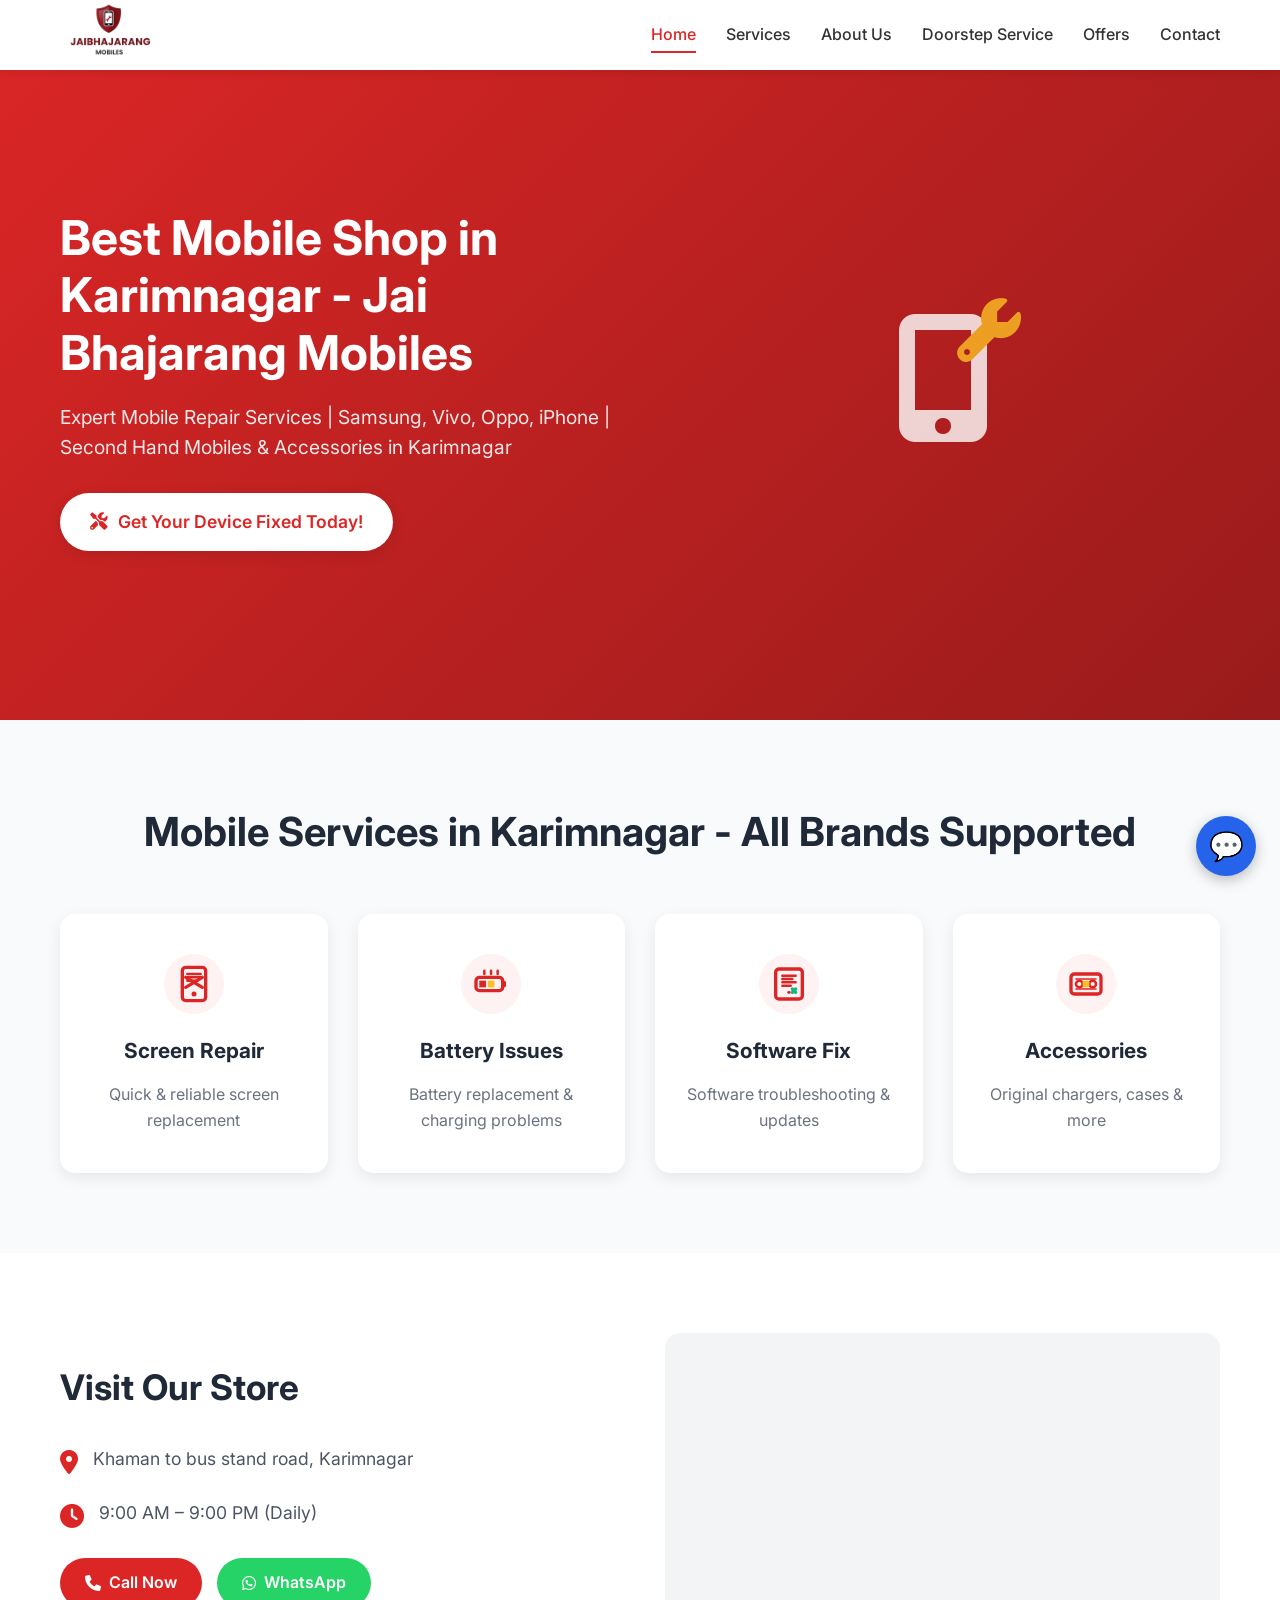
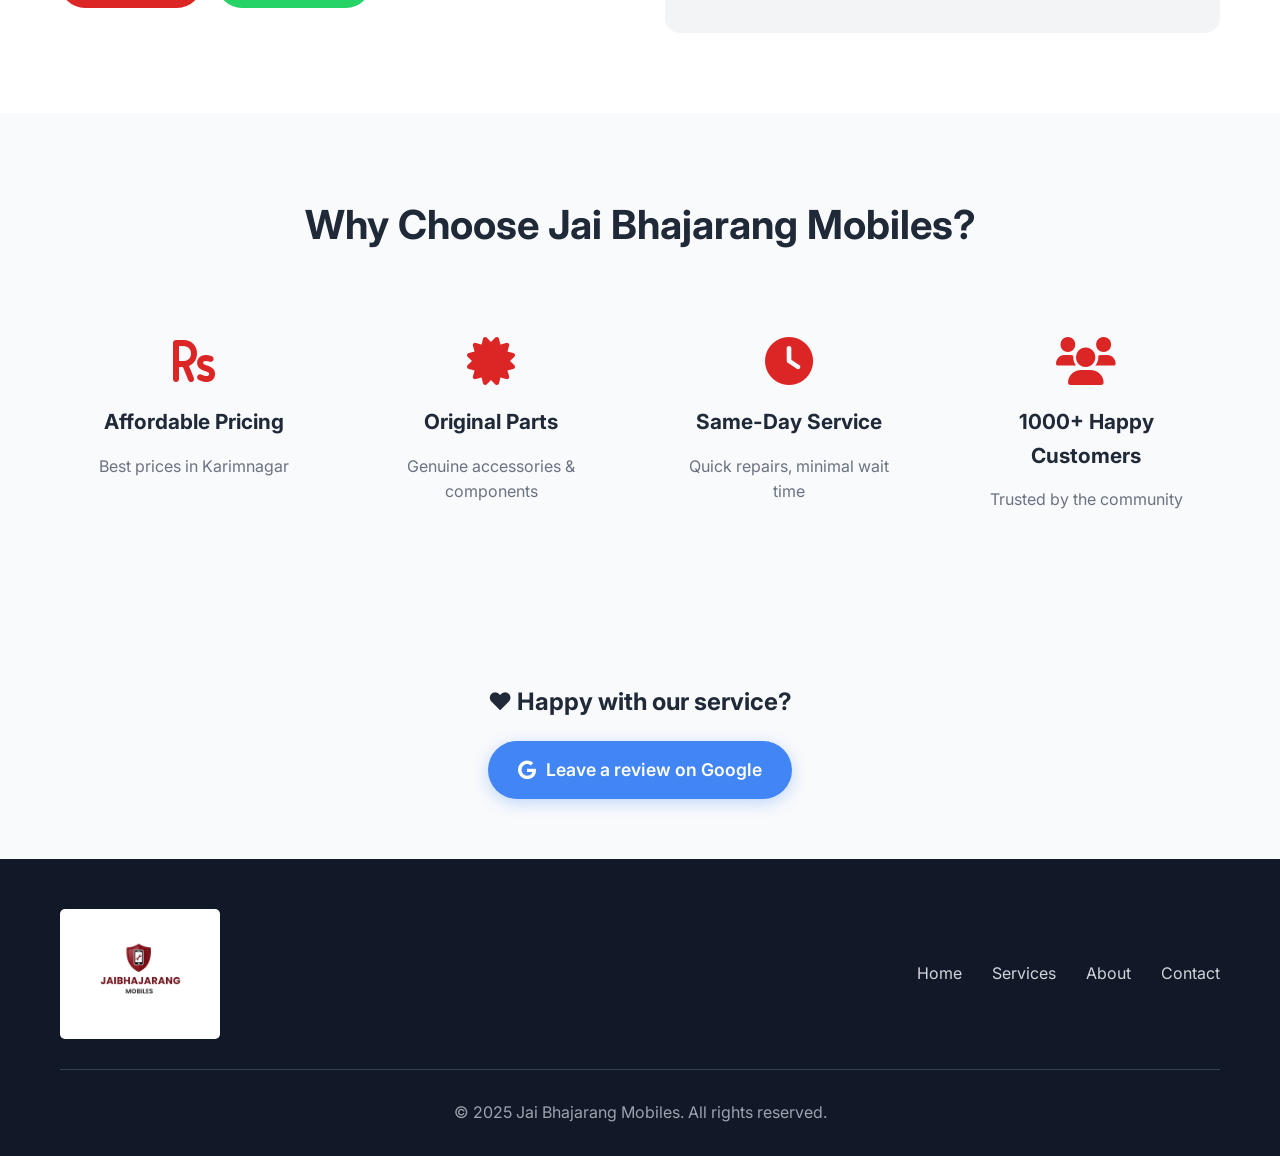
==== commit cb27120a: "Added Jai Bhajarang AI Assistant chat widget" ====
--- a/index.html
+++ b/index.html
@@ -334,6 +334,172 @@
     </footer>
 
     <script src="script.js"></script>
+    <!-- Jai Bhajarang Mobiles AI Assistant Widget -->
+<style>
+  #jb-chat-btn {
+    position: fixed;
+    bottom: 24px;
+    right: 24px;
+    width: 60px;
+    height: 60px;
+    background: #2563eb;
+    color: white;
+    border-radius: 50%;
+    border: none;
+    cursor: pointer;
+    box-shadow: 0 4px 14px rgba(0,0,0,0.25);
+    display: flex;
+    align-items: center;
+    justify-content: center;
+    font-size: 28px;
+    z-index: 99999;
+    transition: transform 0.2s ease;
+  }
+  #jb-chat-btn:hover { transform: scale(1.08); }
+  #jb-chat-window {
+    position: fixed;
+    bottom: 96px;
+    right: 24px;
+    width: 360px;
+    max-width: 90vw;
+    height: 500px;
+    max-height: 80vh;
+    background: #ffffff;
+    border-radius: 16px;
+    box-shadow: 0 10px 25px rgba(0,0,0,0.2);
+    display: none;
+    flex-direction: column;
+    overflow: hidden;
+    z-index: 99999;
+    font-family: system-ui, -apple-system, sans-serif;
+  }
+  #jb-chat-header {
+    background: #1e40af;
+    color: white;
+    padding: 14px 16px;
+    display: flex;
+    justify-content: space-between;
+    align-items: center;
+    font-weight: 600;
+    font-size: 15px;
+  }
+  #jb-chat-close { background: none; border: none; color: white; font-size: 20px; cursor: pointer; }
+  #jb-chat-messages {
+    flex: 1;
+    padding: 14px;
+    overflow-y: auto;
+    display: flex;
+    flex-direction: column;
+    gap: 10px;
+    background: #f8fafc;
+    font-size: 14px;
+  }
+  .jb-msg {
+    max-width: 80%;
+    padding: 10px 14px;
+    border-radius: 12px;
+    line-height: 1.4;
+  }
+  .jb-msg-bot {
+    background: #e2e8f0;
+    color: #0f172a;
+    align-self: flex-start;
+    border-bottom-left-radius: 2px;
+  }
+  .jb-msg-user {
+    background: #2563eb;
+    color: white;
+    align-self: flex-end;
+    border-bottom-right-radius: 2px;
+  }
+  #jb-chat-input-bar {
+    display: flex;
+    padding: 10px;
+    background: white;
+    border-top: 1px solid #e2e8f0;
+    gap: 8px;
+  }
+  #jb-chat-input {
+    flex: 1;
+    border: 1px solid #cbd5e1;
+    border-radius: 20px;
+    padding: 8px 14px;
+    outline: none;
+    font-size: 14px;
+  }
+  #jb-chat-send {
+    background: #2563eb;
+    color: white;
+    border: none;
+    border-radius: 20px;
+    padding: 8px 16px;
+    cursor: pointer;
+    font-weight: 500;
+  }
+</style>
+
+<button id="jb-chat-btn" onclick="toggleJbChat()">💬</button>
+
+<div id="jb-chat-window">
+  <div id="jb-chat-header">
+    <span>Jai Bhajarang AI Assistant</span>
+    <button id="jb-chat-close" onclick="toggleJbChat()">✕</button>
+  </div>
+  <div id="jb-chat-messages">
+    <div class="jb-msg jb-msg-bot">Namaste! How can I help you with mobile accessories or repairs today?</div>
+  </div>
+  <div id="jb-chat-input-bar">
+    <input type="text" id="jb-chat-input" placeholder="Ask about items or repairs..." onkeypress="handleJbEnter(event)" />
+    <button id="jb-chat-send" onclick="sendJbMessage()">Send</button>
+  </div>
+</div>
+
+<script>
+  function toggleJbChat() {
+    const win = document.getElementById("jb-chat-window");
+    win.style.display = (win.style.display === "flex") ? "none" : "flex";
+  }
+
+  function handleJbEnter(e) {
+    if (e.key === "Enter") sendJbMessage();
+  }
+
+  async function sendJbMessage() {
+    const input = document.getElementById("jb-chat-input");
+    const text = input.value.trim();
+    if (!text) return;
+
+    const msgContainer = document.getElementById("jb-chat-messages");
+    
+    // Append User Message
+    const userDiv = document.createElement("div");
+    userDiv.className = "jb-msg jb-msg-user";
+    userDiv.innerText = text;
+    msgContainer.appendChild(userDiv);
+    input.value = "";
+    msgContainer.scrollTop = msgContainer.scrollHeight;
+
+    // Append Loading Placeholder
+    const botDiv = document.createElement("div");
+    botDiv.className = "jb-msg jb-msg-bot";
+    botDiv.innerText = "Checking inventory...";
+    msgContainer.appendChild(botDiv);
+    msgContainer.scrollTop = msgContainer.scrollHeight;
+
+    try {
+      const res = await fetch("https://bhajarang-ai-backend.onrender.com/api/chat", {
+        method: "POST",
+        headers: { "Content-Type": "application/json" },
+        body: JSON.stringify({ message: text })
+      });
+      const data = await res.json();
+      botDiv.innerText = data.reply || "Sorry, I could not fetch a response.";
+    } catch (err) {
+      botDiv.innerText = "Error reaching shop server. Please try again.";
+    }
+    msgContainer.scrollTop = msgContainer.scrollHeight;
+  }
+</script>
 </body>
 
 </html>
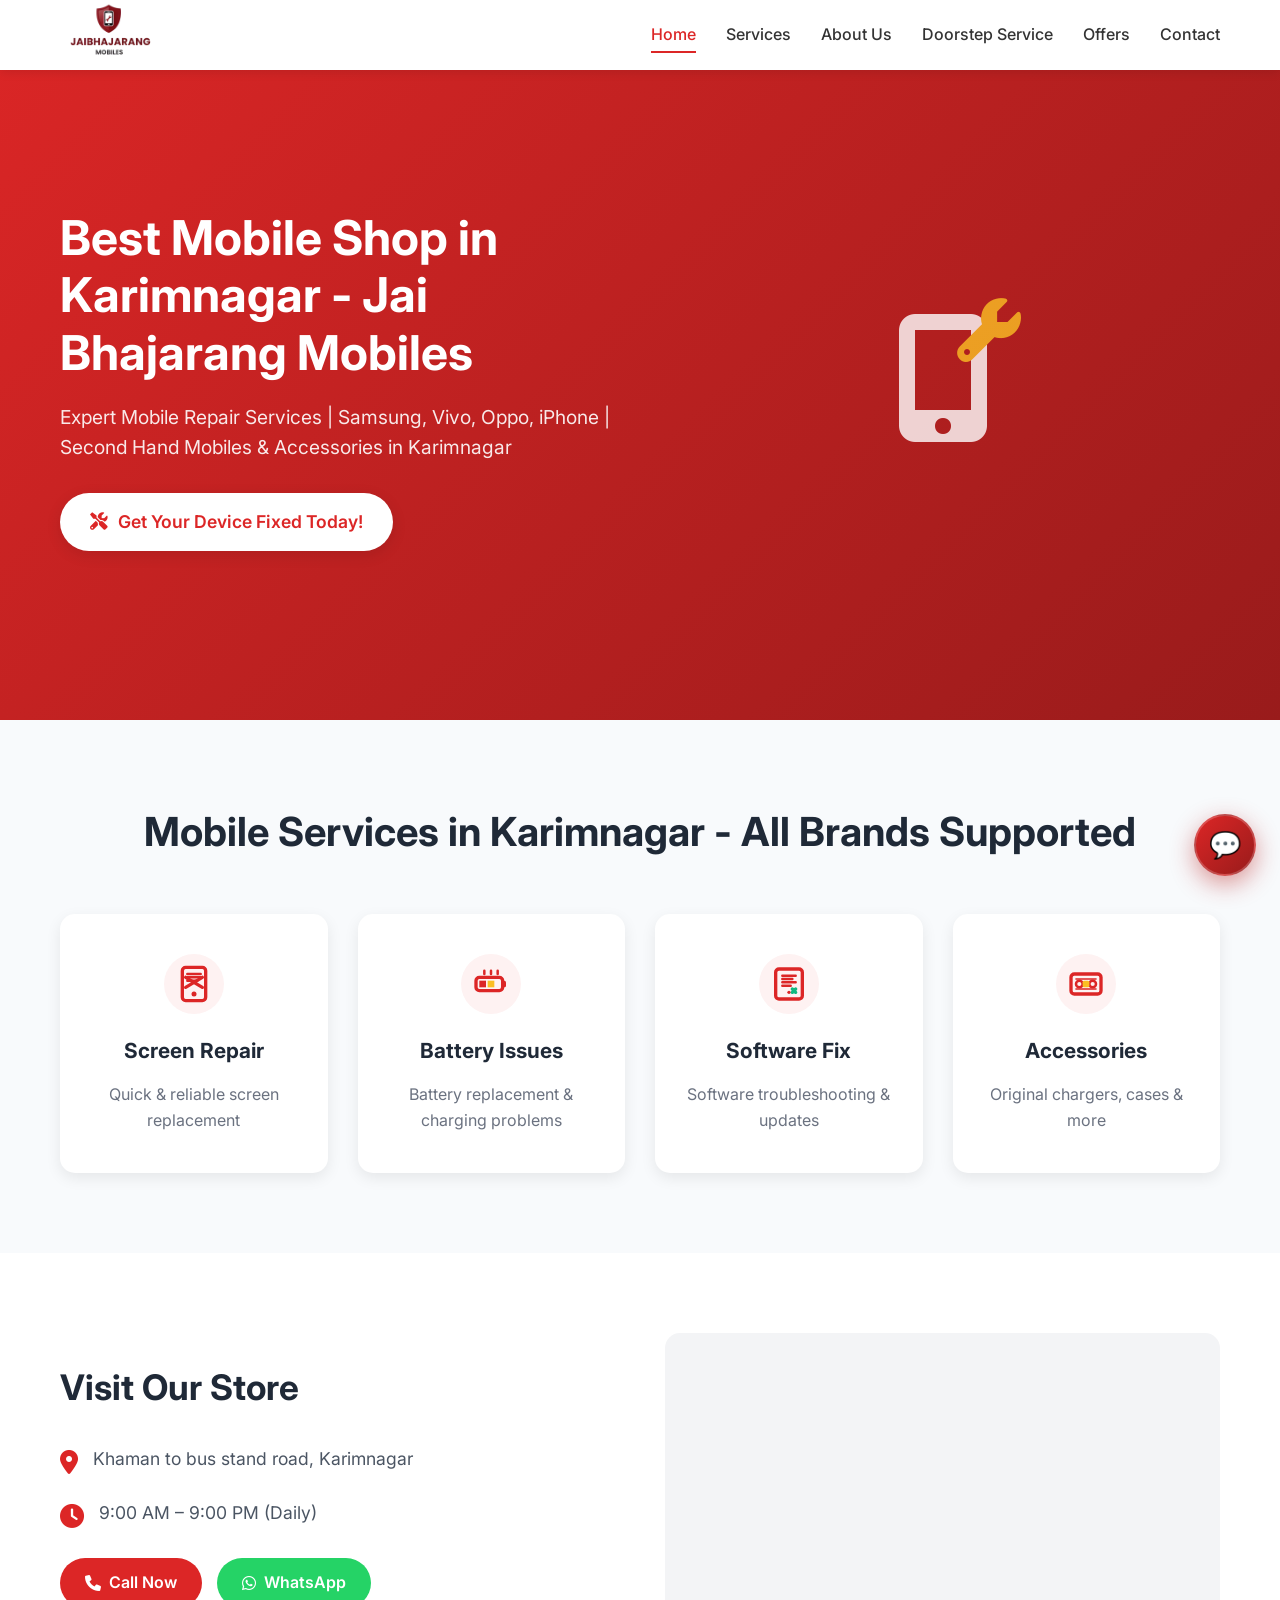
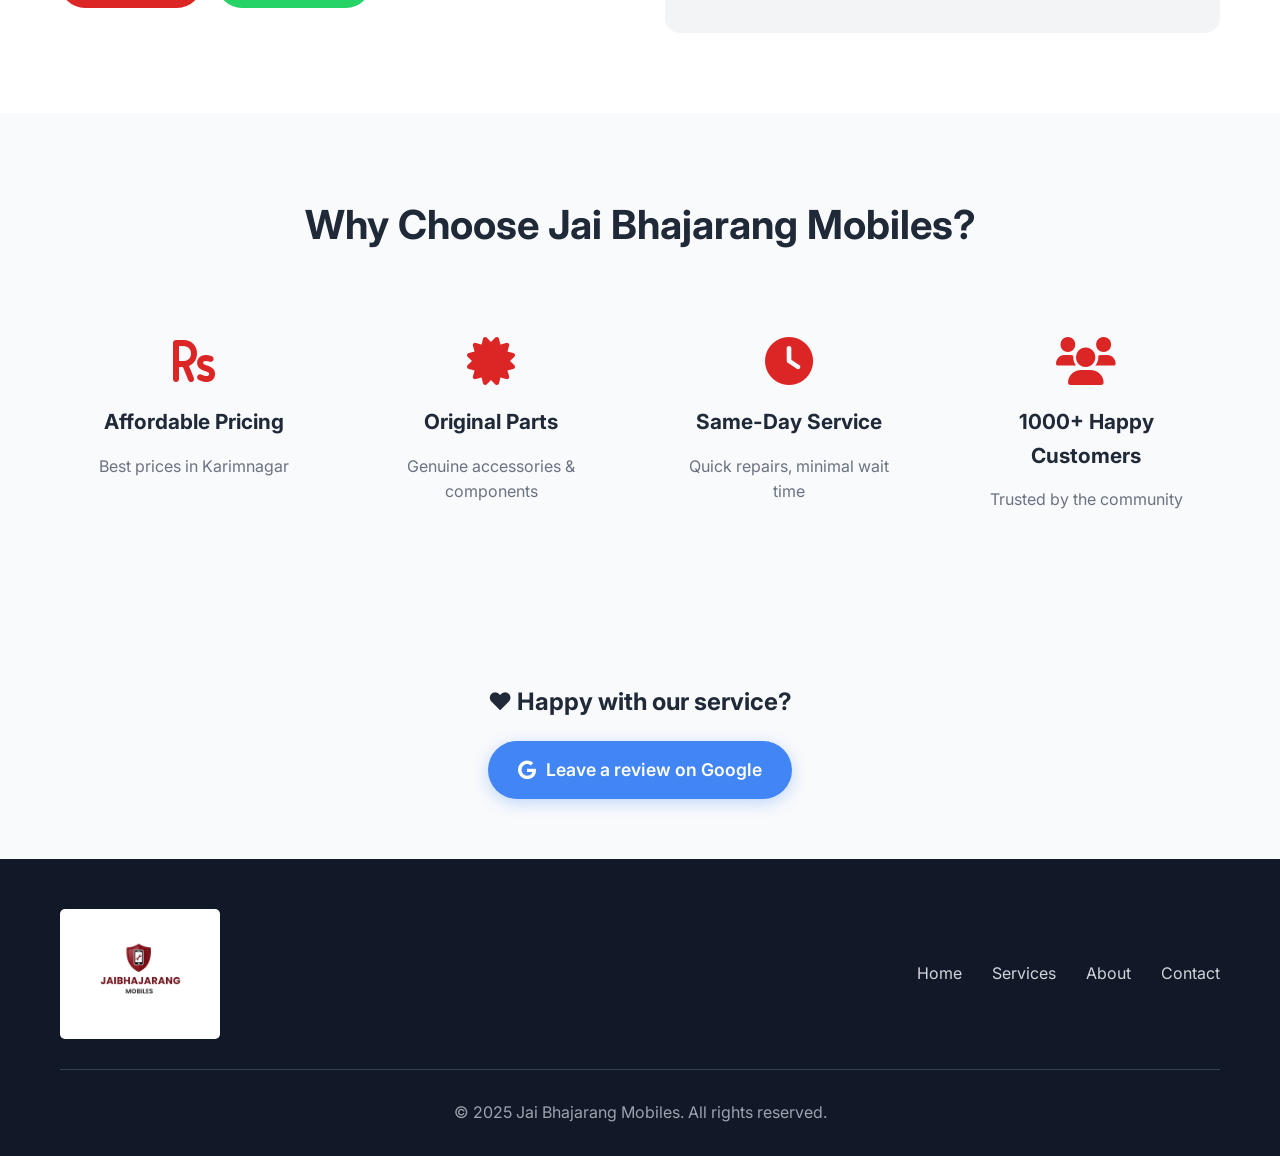
==== commit 22e96796: "Enhance AI Assistant Widget with new styles and features Updated the AI assistant widget styles and " ====
--- a/index.html
+++ b/index.html
@@ -335,122 +335,191 @@
 
     <script src="script.js"></script>
     <!-- Jai Bhajarang Mobiles AI Assistant Widget -->
+<!-- Jai Bhajarang Mobiles Modern AI Assistant Widget -->
 <style>
+  :root {
+    --jb-primary: #b91c1c;      /* Deep Shop Red matching site */
+    --jb-secondary: #0f172a;    /* Premium Slate Navy */
+    --jb-accent: #22c55e;       /* Online Green */
+  }
+
   #jb-chat-btn {
     position: fixed;
     bottom: 24px;
     right: 24px;
-    width: 60px;
-    height: 60px;
-    background: #2563eb;
+    width: 62px;
+    height: 62px;
+    background: linear-gradient(135deg, #dc2626 0%, #991b1b 100%);
     color: white;
     border-radius: 50%;
-    border: none;
+    border: 2px solid rgba(255,255,255,0.2);
     cursor: pointer;
-    box-shadow: 0 4px 14px rgba(0,0,0,0.25);
+    box-shadow: 0 8px 24px rgba(185, 28, 28, 0.45);
     display: flex;
     align-items: center;
     justify-content: center;
-    font-size: 28px;
-    z-index: 99999;
-    transition: transform 0.2s ease;
-  }
-  #jb-chat-btn:hover { transform: scale(1.08); }
+    font-size: 26px;
+    z-index: 999999;
+    transition: all 0.3s cubic-bezier(0.4, 0, 0.2, 1);
+  }
+  #jb-chat-btn:hover {
+    transform: scale(1.08) rotate(5deg);
+    box-shadow: 0 12px 30px rgba(185, 28, 28, 0.6);
+  }
+
   #jb-chat-window {
     position: fixed;
-    bottom: 96px;
+    bottom: 98px;
     right: 24px;
-    width: 360px;
-    max-width: 90vw;
-    height: 500px;
-    max-height: 80vh;
+    width: 380px;
+    max-width: calc(100vw - 32px);
+    height: 540px;
+    max-height: 82vh;
     background: #ffffff;
-    border-radius: 16px;
-    box-shadow: 0 10px 25px rgba(0,0,0,0.2);
+    border-radius: 20px;
+    box-shadow: 0 16px 40px rgba(0, 0, 0, 0.25);
     display: none;
     flex-direction: column;
     overflow: hidden;
-    z-index: 99999;
-    font-family: system-ui, -apple-system, sans-serif;
-  }
+    z-index: 999999;
+    font-family: -apple-system, BlinkMacSystemFont, "Segoe UI", Roboto, sans-serif;
+    border: 1px solid #f1f5f9;
+    animation: jbSlideUp 0.3s ease-out;
+  }
+
+  @keyframes jbSlideUp {
+    from { opacity: 0; transform: translateY(16px); }
+    to { opacity: 1; transform: translateY(0); }
+  }
+
   #jb-chat-header {
-    background: #1e40af;
+    background: linear-gradient(135deg, #b91c1c 0%, #7f1d1d 100%);
     color: white;
-    padding: 14px 16px;
+    padding: 16px;
     display: flex;
     justify-content: space-between;
     align-items: center;
-    font-weight: 600;
-    font-size: 15px;
-  }
-  #jb-chat-close { background: none; border: none; color: white; font-size: 20px; cursor: pointer; }
+  }
+  .jb-header-info { display: flex; align-items: center; gap: 10px; }
+  .jb-avatar {
+    width: 38px;
+    height: 38px;
+    background: white;
+    color: #b91c1c;
+    border-radius: 50%;
+    display: flex;
+    align-items: center;
+    justify-content: center;
+    font-weight: 800;
+    font-size: 16px;
+    box-shadow: 0 2px 6px rgba(0,0,0,0.15);
+  }
+  .jb-title { font-size: 15px; font-weight: 700; line-height: 1.2; }
+  .jb-status { font-size: 11px; opacity: 0.9; display: flex; align-items: center; gap: 5px; }
+  .jb-dot { width: 7px; height: 7px; background: #4ade80; border-radius: 50%; display: inline-block; }
+
+  #jb-chat-close {
+    background: rgba(255,255,255,0.15);
+    border: none;
+    color: white;
+    width: 28px;
+    height: 28px;
+    border-radius: 50%;
+    cursor: pointer;
+    font-size: 16px;
+  }
+
   #jb-chat-messages {
     flex: 1;
-    padding: 14px;
+    padding: 16px;
     overflow-y: auto;
     display: flex;
     flex-direction: column;
-    gap: 10px;
+    gap: 12px;
     background: #f8fafc;
-    font-size: 14px;
-  }
+  }
+
   .jb-msg {
-    max-width: 80%;
-    padding: 10px 14px;
-    border-radius: 12px;
-    line-height: 1.4;
+    max-width: 82%;
+    padding: 11px 15px;
+    border-radius: 16px;
+    line-height: 1.45;
+    font-size: 13.5px;
+    word-break: break-word;
   }
   .jb-msg-bot {
-    background: #e2e8f0;
-    color: #0f172a;
+    background: #ffffff;
+    color: #1e293b;
     align-self: flex-start;
-    border-bottom-left-radius: 2px;
+    border-bottom-left-radius: 4px;
+    border: 1px solid #e2e8f0;
+    box-shadow: 0 2px 6px rgba(0,0,0,0.03);
   }
   .jb-msg-user {
-    background: #2563eb;
+    background: #b91c1c;
     color: white;
     align-self: flex-end;
-    border-bottom-right-radius: 2px;
-  }
+    border-bottom-right-radius: 4px;
+    box-shadow: 0 3px 8px rgba(185, 28, 28, 0.25);
+  }
+
   #jb-chat-input-bar {
     display: flex;
-    padding: 10px;
-    background: white;
-    border-top: 1px solid #e2e8f0;
+    padding: 12px;
+    background: #ffffff;
+    border-top: 1px solid #f1f5f9;
     gap: 8px;
+    align-items: center;
   }
   #jb-chat-input {
     flex: 1;
-    border: 1px solid #cbd5e1;
-    border-radius: 20px;
-    padding: 8px 14px;
+    border: 1.5px solid #e2e8f0;
+    border-radius: 24px;
+    padding: 10px 16px;
     outline: none;
-    font-size: 14px;
-  }
+    font-size: 13.5px;
+    transition: border-color 0.2s;
+  }
+  #jb-chat-input:focus { border-color: #b91c1c; }
   #jb-chat-send {
-    background: #2563eb;
+    background: #b91c1c;
     color: white;
     border: none;
-    border-radius: 20px;
-    padding: 8px 16px;
+    border-radius: 50%;
+    width: 40px;
+    height: 40px;
     cursor: pointer;
-    font-weight: 500;
-  }
+    display: flex;
+    align-items: center;
+    justify-content: center;
+    font-size: 16px;
+    transition: background 0.2s;
+  }
+  #jb-chat-send:hover { background: #991b1b; }
 </style>
 
-<button id="jb-chat-btn" onclick="toggleJbChat()">💬</button>
+<button id="jb-chat-btn" onclick="toggleJbChat()" aria-label="Open AI Chat">💬</button>
 
 <div id="jb-chat-window">
   <div id="jb-chat-header">
-    <span>Jai Bhajarang AI Assistant</span>
+    <div class="jb-header-info">
+      <div class="jb-avatar">JB</div>
+      <div>
+        <div class="jb-title">Jai Bhajarang AI</div>
+        <div class="jb-status"><span class="jb-dot"></span> Online | Karimnagar</div>
+      </div>
+    </div>
     <button id="jb-chat-close" onclick="toggleJbChat()">✕</button>
   </div>
   <div id="jb-chat-messages">
-    <div class="jb-msg jb-msg-bot">Namaste! How can I help you with mobile accessories or repairs today?</div>
+    <div class="jb-msg jb-msg-bot">
+      Namaste! 🙏 Welcome to Jai Bhajarang Mobiles. <br><br>
+      Adagandi accessories, screen replacement, battery ledha doorstep service gurinchi — I'm happy to help!
+    </div>
   </div>
   <div id="jb-chat-input-bar">
-    <input type="text" id="jb-chat-input" placeholder="Ask about items or repairs..." onkeypress="handleJbEnter(event)" />
-    <button id="jb-chat-send" onclick="sendJbMessage()">Send</button>
+    <input type="text" id="jb-chat-input" placeholder="Type in English or Telugu..." onkeypress="handleJbEnter(event)" />
+    <button id="jb-chat-send" onclick="sendJbMessage()">➔</button>
   </div>
 </div>
 
@@ -458,6 +527,9 @@
   function toggleJbChat() {
     const win = document.getElementById("jb-chat-window");
     win.style.display = (win.style.display === "flex") ? "none" : "flex";
+    if (win.style.display === "flex") {
+      document.getElementById("jb-chat-input").focus();
+    }
   }
 
   function handleJbEnter(e) {
@@ -471,7 +543,7 @@
 
     const msgContainer = document.getElementById("jb-chat-messages");
     
-    // Append User Message
+    // User Message
     const userDiv = document.createElement("div");
     userDiv.className = "jb-msg jb-msg-user";
     userDiv.innerText = text;
@@ -479,10 +551,10 @@
     input.value = "";
     msgContainer.scrollTop = msgContainer.scrollHeight;
 
-    // Append Loading Placeholder
+    // Bot Typing Indicator
     const botDiv = document.createElement("div");
     botDiv.className = "jb-msg jb-msg-bot";
-    botDiv.innerText = "Checking inventory...";
+    botDiv.innerText = "Checking catalog...";
     msgContainer.appendChild(botDiv);
     msgContainer.scrollTop = msgContainer.scrollHeight;
 
@@ -493,9 +565,9 @@
         body: JSON.stringify({ message: text })
       });
       const data = await res.json();
-      botDiv.innerText = data.reply || "Sorry, I could not fetch a response.";
+      botDiv.innerText = data.reply || "Sorry, no response received.";
     } catch (err) {
-      botDiv.innerText = "Error reaching shop server. Please try again.";
+      botDiv.innerText = "Server busy. Please ask again in a moment!";
     }
     msgContainer.scrollTop = msgContainer.scrollHeight;
   }
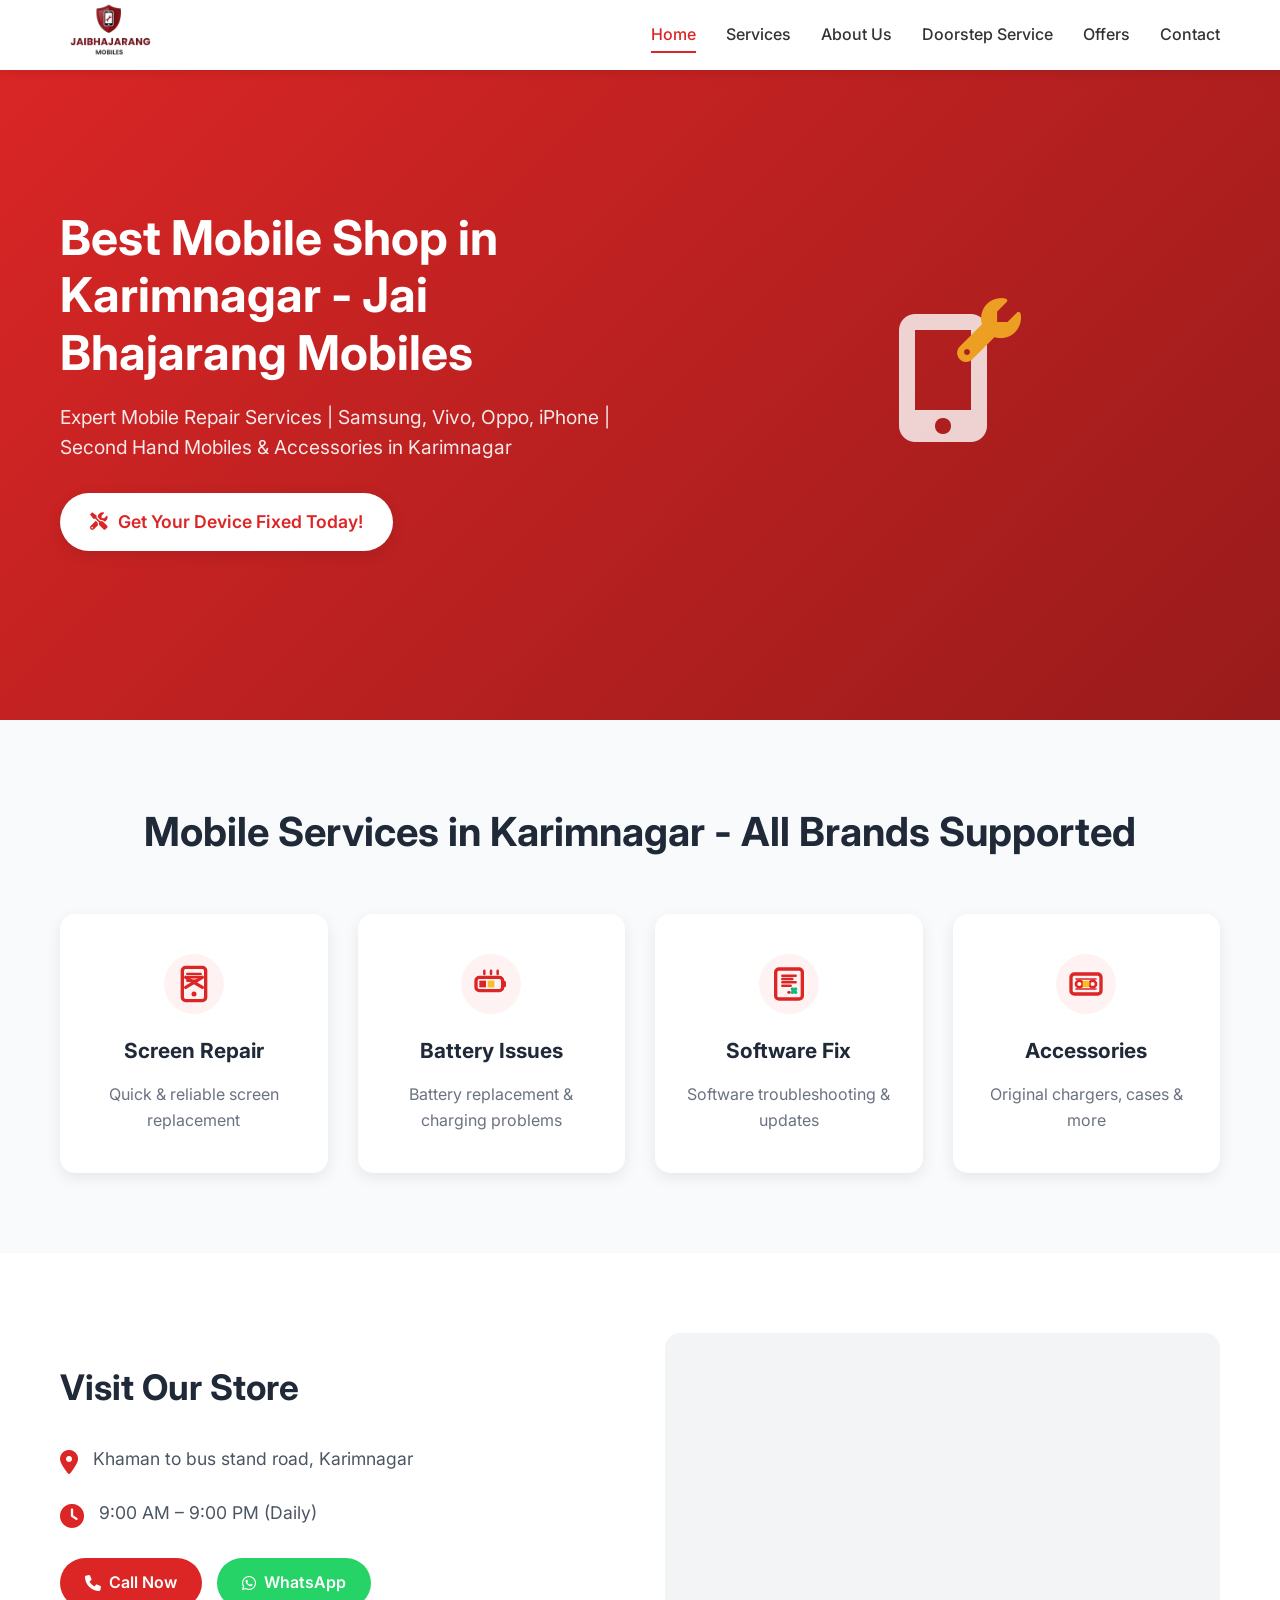
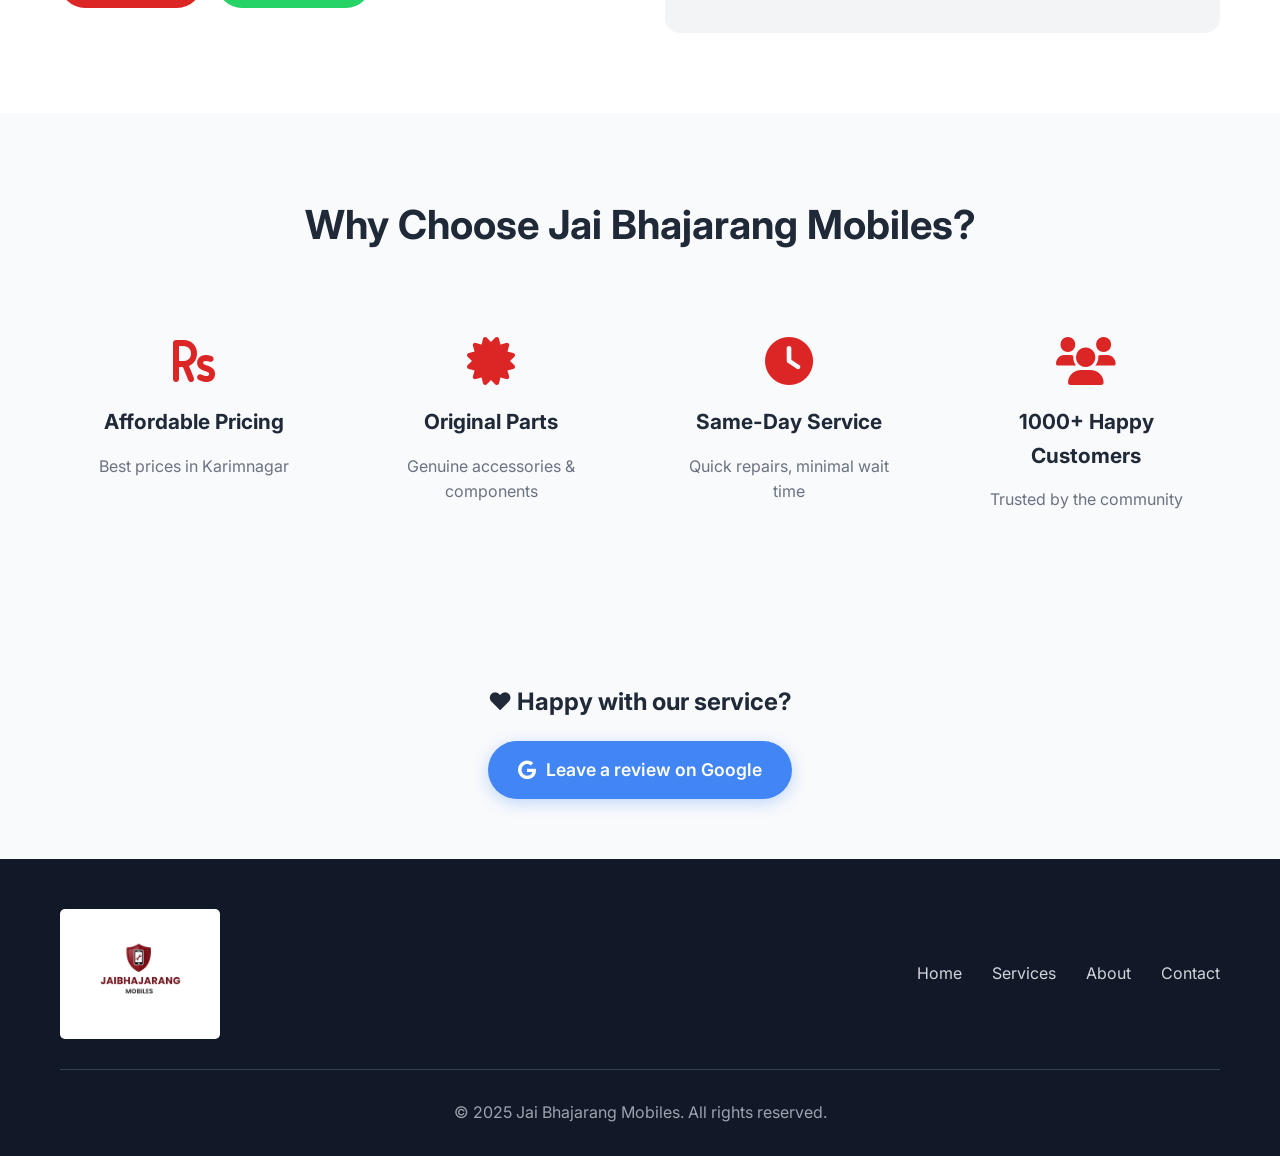
==== commit aa36cd50: "Remove AI Assistant widget code from index.html Removed AI Assistant widget styles and scripts from " ====
--- a/index.html
+++ b/index.html
@@ -334,244 +334,7 @@
     </footer>
 
     <script src="script.js"></script>
-    <!-- Jai Bhajarang Mobiles AI Assistant Widget -->
-<!-- Jai Bhajarang Mobiles Modern AI Assistant Widget -->
-<style>
-  :root {
-    --jb-primary: #b91c1c;      /* Deep Shop Red matching site */
-    --jb-secondary: #0f172a;    /* Premium Slate Navy */
-    --jb-accent: #22c55e;       /* Online Green */
-  }
-
-  #jb-chat-btn {
-    position: fixed;
-    bottom: 24px;
-    right: 24px;
-    width: 62px;
-    height: 62px;
-    background: linear-gradient(135deg, #dc2626 0%, #991b1b 100%);
-    color: white;
-    border-radius: 50%;
-    border: 2px solid rgba(255,255,255,0.2);
-    cursor: pointer;
-    box-shadow: 0 8px 24px rgba(185, 28, 28, 0.45);
-    display: flex;
-    align-items: center;
-    justify-content: center;
-    font-size: 26px;
-    z-index: 999999;
-    transition: all 0.3s cubic-bezier(0.4, 0, 0.2, 1);
-  }
-  #jb-chat-btn:hover {
-    transform: scale(1.08) rotate(5deg);
-    box-shadow: 0 12px 30px rgba(185, 28, 28, 0.6);
-  }
-
-  #jb-chat-window {
-    position: fixed;
-    bottom: 98px;
-    right: 24px;
-    width: 380px;
-    max-width: calc(100vw - 32px);
-    height: 540px;
-    max-height: 82vh;
-    background: #ffffff;
-    border-radius: 20px;
-    box-shadow: 0 16px 40px rgba(0, 0, 0, 0.25);
-    display: none;
-    flex-direction: column;
-    overflow: hidden;
-    z-index: 999999;
-    font-family: -apple-system, BlinkMacSystemFont, "Segoe UI", Roboto, sans-serif;
-    border: 1px solid #f1f5f9;
-    animation: jbSlideUp 0.3s ease-out;
-  }
-
-  @keyframes jbSlideUp {
-    from { opacity: 0; transform: translateY(16px); }
-    to { opacity: 1; transform: translateY(0); }
-  }
-
-  #jb-chat-header {
-    background: linear-gradient(135deg, #b91c1c 0%, #7f1d1d 100%);
-    color: white;
-    padding: 16px;
-    display: flex;
-    justify-content: space-between;
-    align-items: center;
-  }
-  .jb-header-info { display: flex; align-items: center; gap: 10px; }
-  .jb-avatar {
-    width: 38px;
-    height: 38px;
-    background: white;
-    color: #b91c1c;
-    border-radius: 50%;
-    display: flex;
-    align-items: center;
-    justify-content: center;
-    font-weight: 800;
-    font-size: 16px;
-    box-shadow: 0 2px 6px rgba(0,0,0,0.15);
-  }
-  .jb-title { font-size: 15px; font-weight: 700; line-height: 1.2; }
-  .jb-status { font-size: 11px; opacity: 0.9; display: flex; align-items: center; gap: 5px; }
-  .jb-dot { width: 7px; height: 7px; background: #4ade80; border-radius: 50%; display: inline-block; }
-
-  #jb-chat-close {
-    background: rgba(255,255,255,0.15);
-    border: none;
-    color: white;
-    width: 28px;
-    height: 28px;
-    border-radius: 50%;
-    cursor: pointer;
-    font-size: 16px;
-  }
-
-  #jb-chat-messages {
-    flex: 1;
-    padding: 16px;
-    overflow-y: auto;
-    display: flex;
-    flex-direction: column;
-    gap: 12px;
-    background: #f8fafc;
-  }
-
-  .jb-msg {
-    max-width: 82%;
-    padding: 11px 15px;
-    border-radius: 16px;
-    line-height: 1.45;
-    font-size: 13.5px;
-    word-break: break-word;
-  }
-  .jb-msg-bot {
-    background: #ffffff;
-    color: #1e293b;
-    align-self: flex-start;
-    border-bottom-left-radius: 4px;
-    border: 1px solid #e2e8f0;
-    box-shadow: 0 2px 6px rgba(0,0,0,0.03);
-  }
-  .jb-msg-user {
-    background: #b91c1c;
-    color: white;
-    align-self: flex-end;
-    border-bottom-right-radius: 4px;
-    box-shadow: 0 3px 8px rgba(185, 28, 28, 0.25);
-  }
-
-  #jb-chat-input-bar {
-    display: flex;
-    padding: 12px;
-    background: #ffffff;
-    border-top: 1px solid #f1f5f9;
-    gap: 8px;
-    align-items: center;
-  }
-  #jb-chat-input {
-    flex: 1;
-    border: 1.5px solid #e2e8f0;
-    border-radius: 24px;
-    padding: 10px 16px;
-    outline: none;
-    font-size: 13.5px;
-    transition: border-color 0.2s;
-  }
-  #jb-chat-input:focus { border-color: #b91c1c; }
-  #jb-chat-send {
-    background: #b91c1c;
-    color: white;
-    border: none;
-    border-radius: 50%;
-    width: 40px;
-    height: 40px;
-    cursor: pointer;
-    display: flex;
-    align-items: center;
-    justify-content: center;
-    font-size: 16px;
-    transition: background 0.2s;
-  }
-  #jb-chat-send:hover { background: #991b1b; }
-</style>
-
-<button id="jb-chat-btn" onclick="toggleJbChat()" aria-label="Open AI Chat">💬</button>
-
-<div id="jb-chat-window">
-  <div id="jb-chat-header">
-    <div class="jb-header-info">
-      <div class="jb-avatar">JB</div>
-      <div>
-        <div class="jb-title">Jai Bhajarang AI</div>
-        <div class="jb-status"><span class="jb-dot"></span> Online | Karimnagar</div>
-      </div>
-    </div>
-    <button id="jb-chat-close" onclick="toggleJbChat()">✕</button>
-  </div>
-  <div id="jb-chat-messages">
-    <div class="jb-msg jb-msg-bot">
-      Namaste! 🙏 Welcome to Jai Bhajarang Mobiles. <br><br>
-      Adagandi accessories, screen replacement, battery ledha doorstep service gurinchi — I'm happy to help!
-    </div>
-  </div>
-  <div id="jb-chat-input-bar">
-    <input type="text" id="jb-chat-input" placeholder="Type in English or Telugu..." onkeypress="handleJbEnter(event)" />
-    <button id="jb-chat-send" onclick="sendJbMessage()">➔</button>
-  </div>
-</div>
-
-<script>
-  function toggleJbChat() {
-    const win = document.getElementById("jb-chat-window");
-    win.style.display = (win.style.display === "flex") ? "none" : "flex";
-    if (win.style.display === "flex") {
-      document.getElementById("jb-chat-input").focus();
-    }
-  }
-
-  function handleJbEnter(e) {
-    if (e.key === "Enter") sendJbMessage();
-  }
-
-  async function sendJbMessage() {
-    const input = document.getElementById("jb-chat-input");
-    const text = input.value.trim();
-    if (!text) return;
-
-    const msgContainer = document.getElementById("jb-chat-messages");
     
-    // User Message
-    const userDiv = document.createElement("div");
-    userDiv.className = "jb-msg jb-msg-user";
-    userDiv.innerText = text;
-    msgContainer.appendChild(userDiv);
-    input.value = "";
-    msgContainer.scrollTop = msgContainer.scrollHeight;
-
-    // Bot Typing Indicator
-    const botDiv = document.createElement("div");
-    botDiv.className = "jb-msg jb-msg-bot";
-    botDiv.innerText = "Checking catalog...";
-    msgContainer.appendChild(botDiv);
-    msgContainer.scrollTop = msgContainer.scrollHeight;
-
-    try {
-      const res = await fetch("https://bhajarang-ai-backend.onrender.com/api/chat", {
-        method: "POST",
-        headers: { "Content-Type": "application/json" },
-        body: JSON.stringify({ message: text })
-      });
-      const data = await res.json();
-      botDiv.innerText = data.reply || "Sorry, no response received.";
-    } catch (err) {
-      botDiv.innerText = "Server busy. Please ask again in a moment!";
-    }
-    msgContainer.scrollTop = msgContainer.scrollHeight;
-  }
-</script>
 </body>
 
 </html>
